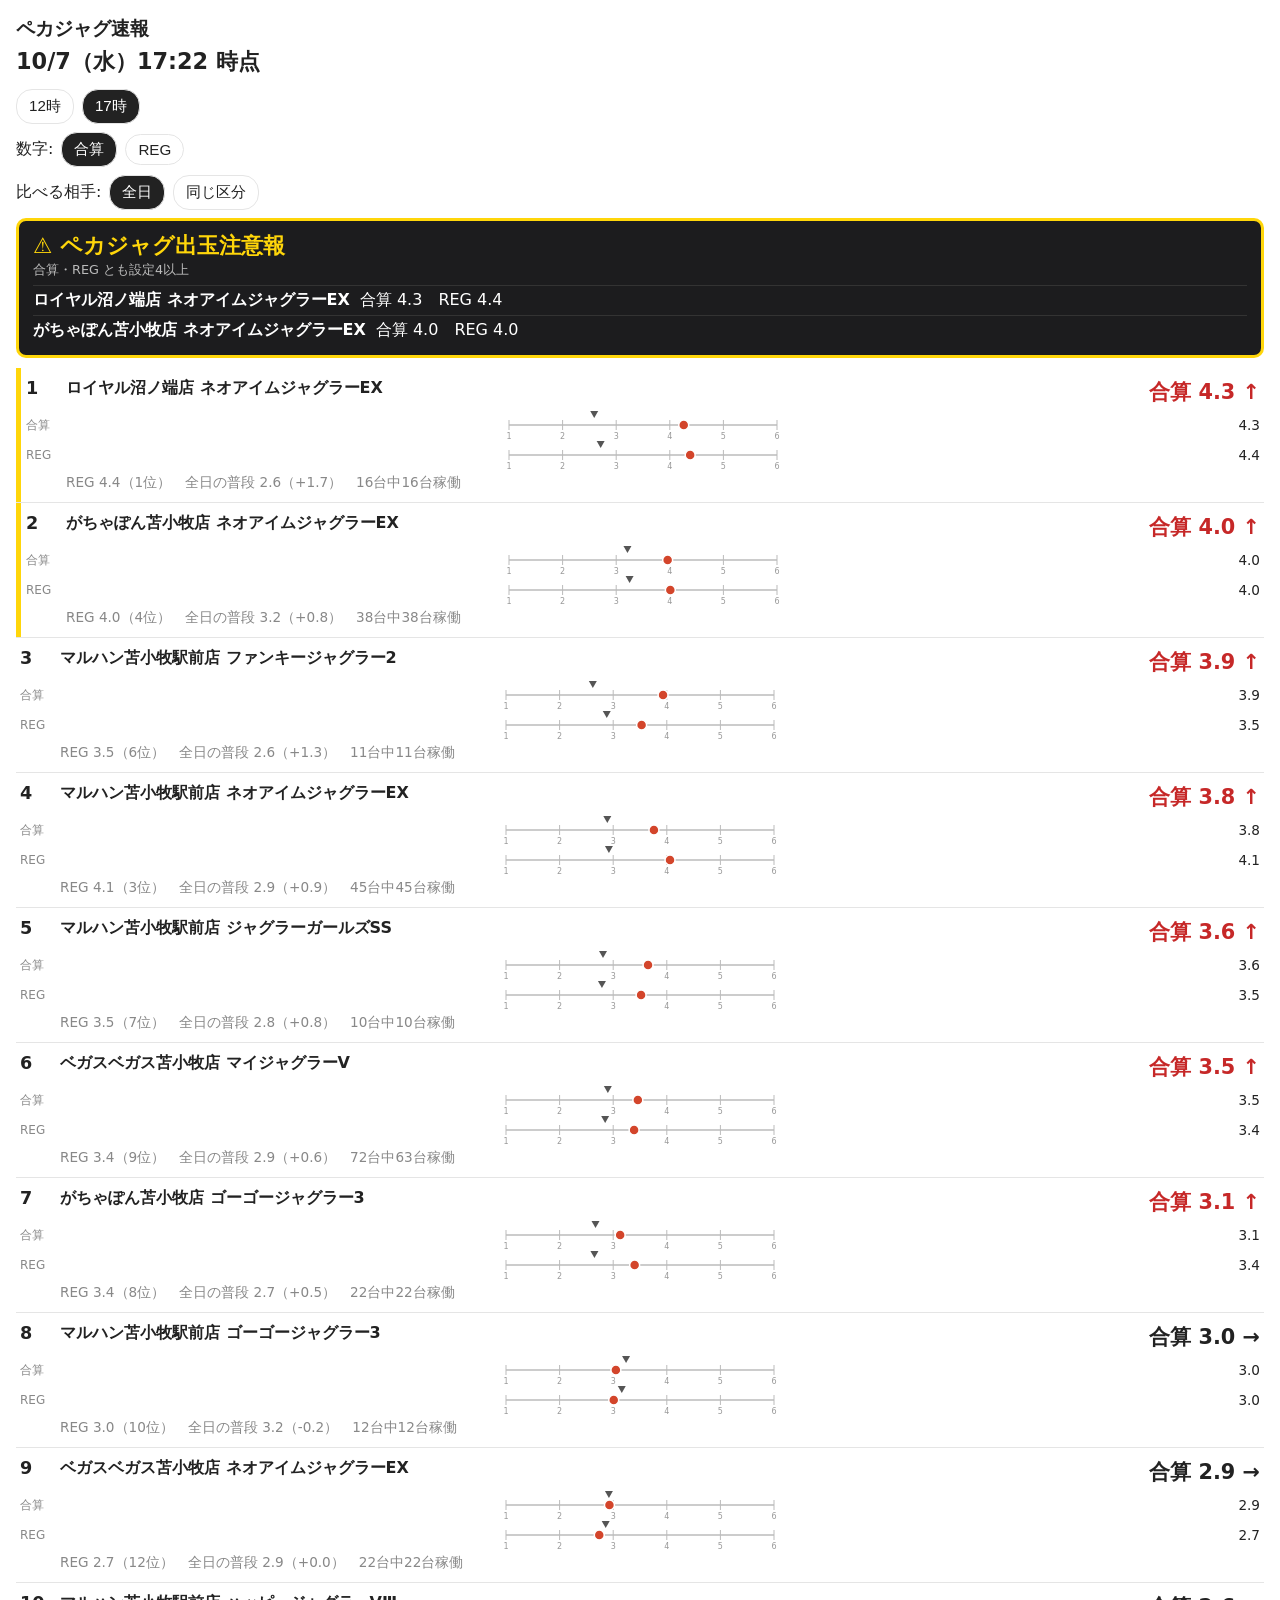
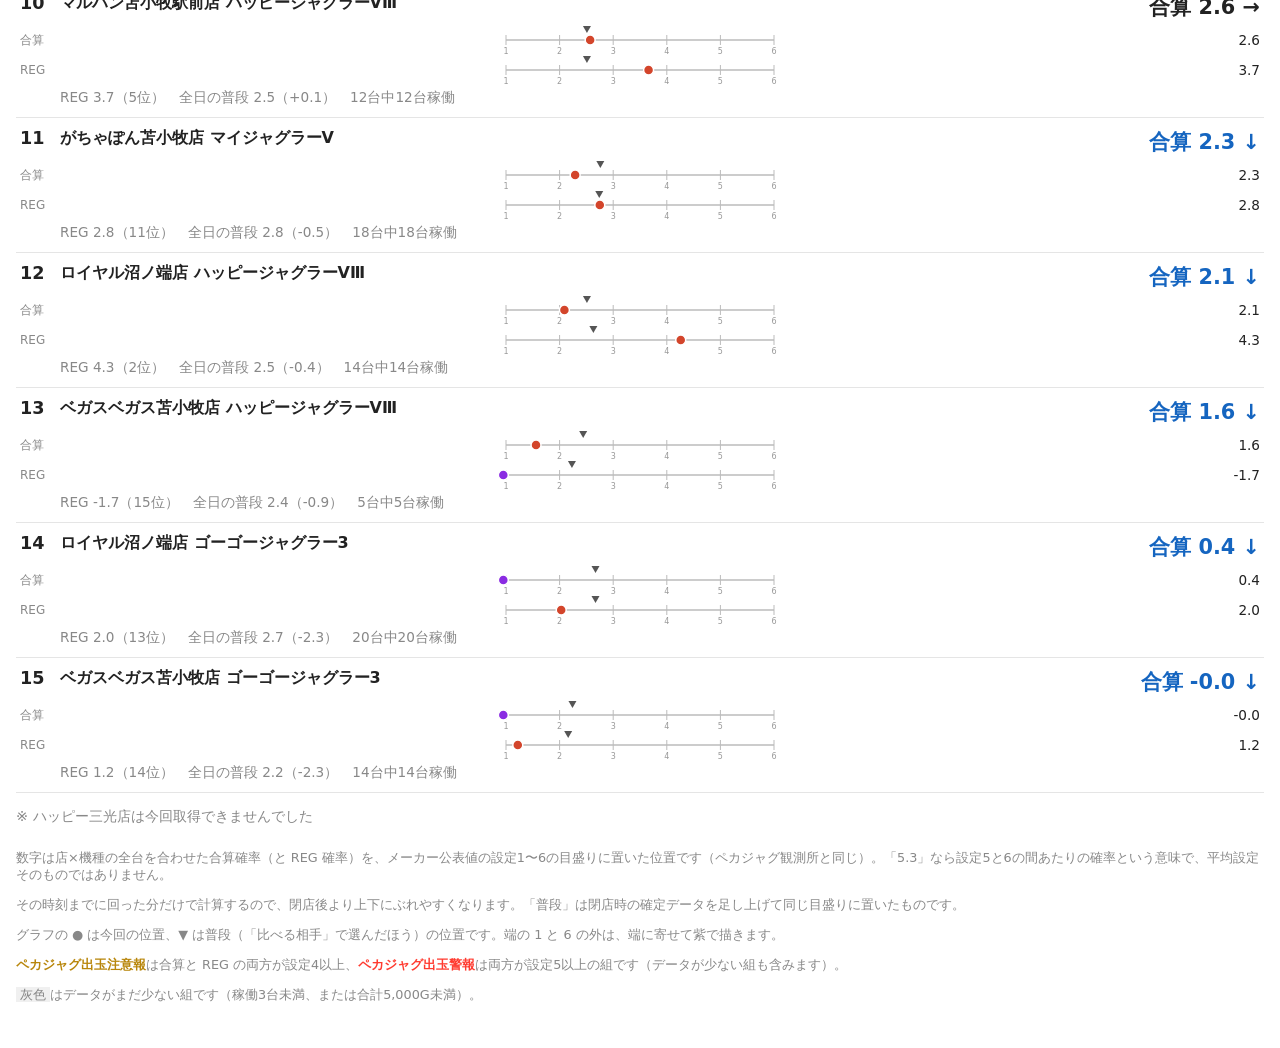
==== index.html @ ffafb18d "注意報・警報の枠と、設定1〜6の目盛りのグラフを足す Co-Authored-By: Claude Opus 5.5 <noreply@anthropic.com>" ====
<!doctype html>
<html lang="ja">
<head>
<meta charset="utf-8">
<meta name="viewport" content="width=device-width, initial-scale=1">
<title>ペカジャグ速報</title>
<link rel="stylesheet" href="style.css?v=2">
<!-- アイコンを変えたら ?v= も変える。同じ URL のままだと iPhone が古い絵を使い続ける（観測所 2026-09-27） -->
<link rel="manifest" href="manifest.webmanifest?v=20261001">
<link rel="icon" href="icons/favicon.ico?v=20261001">
<link rel="apple-touch-icon" href="icons/apple-touch-icon.png?v=20261001">
<meta name="apple-mobile-web-app-capable" content="yes">
<meta name="apple-mobile-web-app-title" content="ペカ速報">
<meta name="theme-color" content="#b22222">
</head>
<body>
<header>
  <h1>ペカジャグ速報</h1>
  <p id="when" class="when">読み込み中…</p>
  <div class="bar" id="slots"></div>
  <div class="bar" id="metric">
    <span>数字:</span>
    <button data-metric="comb" class="on">合算</button>
    <button data-metric="reg">REG</button>
  </div>
  <div class="bar" id="compare">
    <span>比べる相手:</span>
    <button data-cmp="all" class="on">全日</button>
    <button data-cmp="same">同じ区分</button>
  </div>
</header>
<section id="alerts"></section>
<main id="rows"></main>
<p id="missing" class="missing"></p>
<footer>
  <p>数字は店×機種の全台を合わせた合算確率（と REG 確率）を、メーカー公表値の設定1〜6の目盛りに置いた位置です（ペカジャグ観測所と同じ）。「5.3」なら設定5と6の間あたりの確率という意味で、平均設定そのものではありません。</p>
  <p>その時刻までに回った分だけで計算するので、閉店後より上下にぶれやすくなります。「普段」は閉店時の確定データを足し上げて同じ目盛りに置いたものです。</p>
  <p>グラフの ● は今回の位置、▼ は普段（「比べる相手」で選んだほう）の位置です。端の 1 と 6 の外は、端に寄せて紫で描きます。</p>
  <p><b class="adv-sample">ペカジャグ出玉注意報</b>は合算と REG の両方が設定4以上、<b class="warn-sample">ペカジャグ出玉警報</b>は両方が設定5以上の組です（データが少ない組も含みます）。</p>
  <p><span class="few-sample">灰色</span>はデータがまだ少ない組です（稼働3台未満、または合計5,000G未満）。</p>
</footer>
<script src="app.js?v=4"></script>
</body>
</html>
---- style.css ----
:root { --fg: #222; --bg: #fff; --muted: #888; --up: #c62828; --down: #1565c0;
        --few-bg: #f0f0f0; --line: #e5e5e5; --on: #222;
        --dot: #d3452b; --cmp: #555; --out: #8a2be2; --axis: #999; --tick: #bbb;
        --warn: #ff3b30; --adv: #ffd60a; --alert-bg: #1c1c1e; }
@media (prefers-color-scheme: dark) {
  :root { --fg: #eee; --bg: #121212; --muted: #999; --up: #ef5350; --down: #64b5f6;
          --few-bg: #2a2a2a; --line: #333; --on: #eee;
          --dot: #ff6b4a; --cmp: #ccc; --out: #c08aff; --axis: #777; --tick: #555; --alert-bg: #000; }
}
* { box-sizing: border-box; }
body { margin: 0; padding: 0 16px 32px; font-family: system-ui, sans-serif;
       color: var(--fg); background: var(--bg); }
h1 { font-size: 1.2rem; margin: 16px 0 4px; }
.when { font-size: 1.4rem; font-weight: bold; margin: 4px 0 12px; }
.bar { display: flex; gap: 8px; align-items: center; margin-bottom: 8px; flex-wrap: wrap; }
button { border: 1px solid var(--line); background: none; color: var(--fg);
         padding: 6px 12px; border-radius: 16px; font-size: 0.95rem; }
button.on { background: var(--on); color: var(--bg); }
.row { display: grid; grid-template-columns: 2rem 1fr auto; gap: 4px 8px;
       padding: 10px 4px; border-bottom: 1px solid var(--line); }
.row.few { background: var(--few-bg); color: var(--muted); }
.rank { font-weight: bold; font-size: 1.1rem; }
.name { font-weight: bold; }
.value { font-size: 1.3rem; font-weight: bold; text-align: right; }
.sub { grid-column: 2 / 4; font-size: 0.85rem; color: var(--muted); }
.up { color: var(--up); } .down { color: var(--down); }
.missing { color: var(--muted); font-size: 0.9rem; }
.few-sample { background: var(--few-bg); padding: 0 4px; }
footer { margin-top: 24px; font-size: 0.8rem; color: var(--muted); }

/* 注意報・警報。黄色い文字が読めるよう、明るい画面でも暗い地に載せる */
#alerts { margin: 4px 0 8px; }
.alert { background: var(--alert-bg); border-radius: 10px; padding: 10px 14px; margin-bottom: 10px;
         border: 3px solid; color: #fff; }
.alert h2 { margin: 0; font-size: 1.35rem; }
.alert .cond { margin: 2px 0 6px; font-size: 0.8rem; color: #bbb; }
.alert ul { margin: 0; padding: 0; list-style: none; }
.alert li { padding: 4px 0; border-top: 1px solid #333; display: flex; flex-wrap: wrap; gap: 0 10px; }
.alert li b { color: #fff; }
.alert.warning { border-color: var(--warn); } .alert.warning h2 { color: var(--warn); }
.alert.advisory { border-color: var(--adv); } .alert.advisory h2 { color: var(--adv); }
.alert li span { font-variant-numeric: tabular-nums; }
.row.al-warning { box-shadow: inset 5px 0 0 var(--warn); padding-left: 10px; }
.row.al-advisory { box-shadow: inset 5px 0 0 var(--adv); padding-left: 10px; }
.warn-sample { color: var(--warn); } .adv-sample { color: #b8860b; }
@media (prefers-color-scheme: dark) { .adv-sample { color: var(--adv); } }

/* 目盛り（観測所と同じ見た目） */
.gauges { grid-column: 1 / 4; }
.gauge { display: grid; grid-template-columns: 34px 1fr 34px; align-items: center; gap: 6px; }
.gauge .lbl { font-size: 0.75rem; color: var(--muted); }
.gauge .val { font-size: 0.85rem; text-align: right; font-variant-numeric: tabular-nums; }
.svgbox { display: block; }
.scale { width: 100%; height: 30px; display: block; }
.axis { stroke: var(--axis); stroke-width: 1; } .tick { stroke: var(--tick); stroke-width: 1; }
.tl { font-size: 8px; fill: var(--axis); text-anchor: middle; }
.dot { fill: var(--dot); stroke: var(--bg); stroke-width: 1.5; } .dot.out { fill: var(--out); }
.cmp { fill: var(--cmp); } .none { font-size: 9px; fill: var(--axis); text-anchor: middle; }
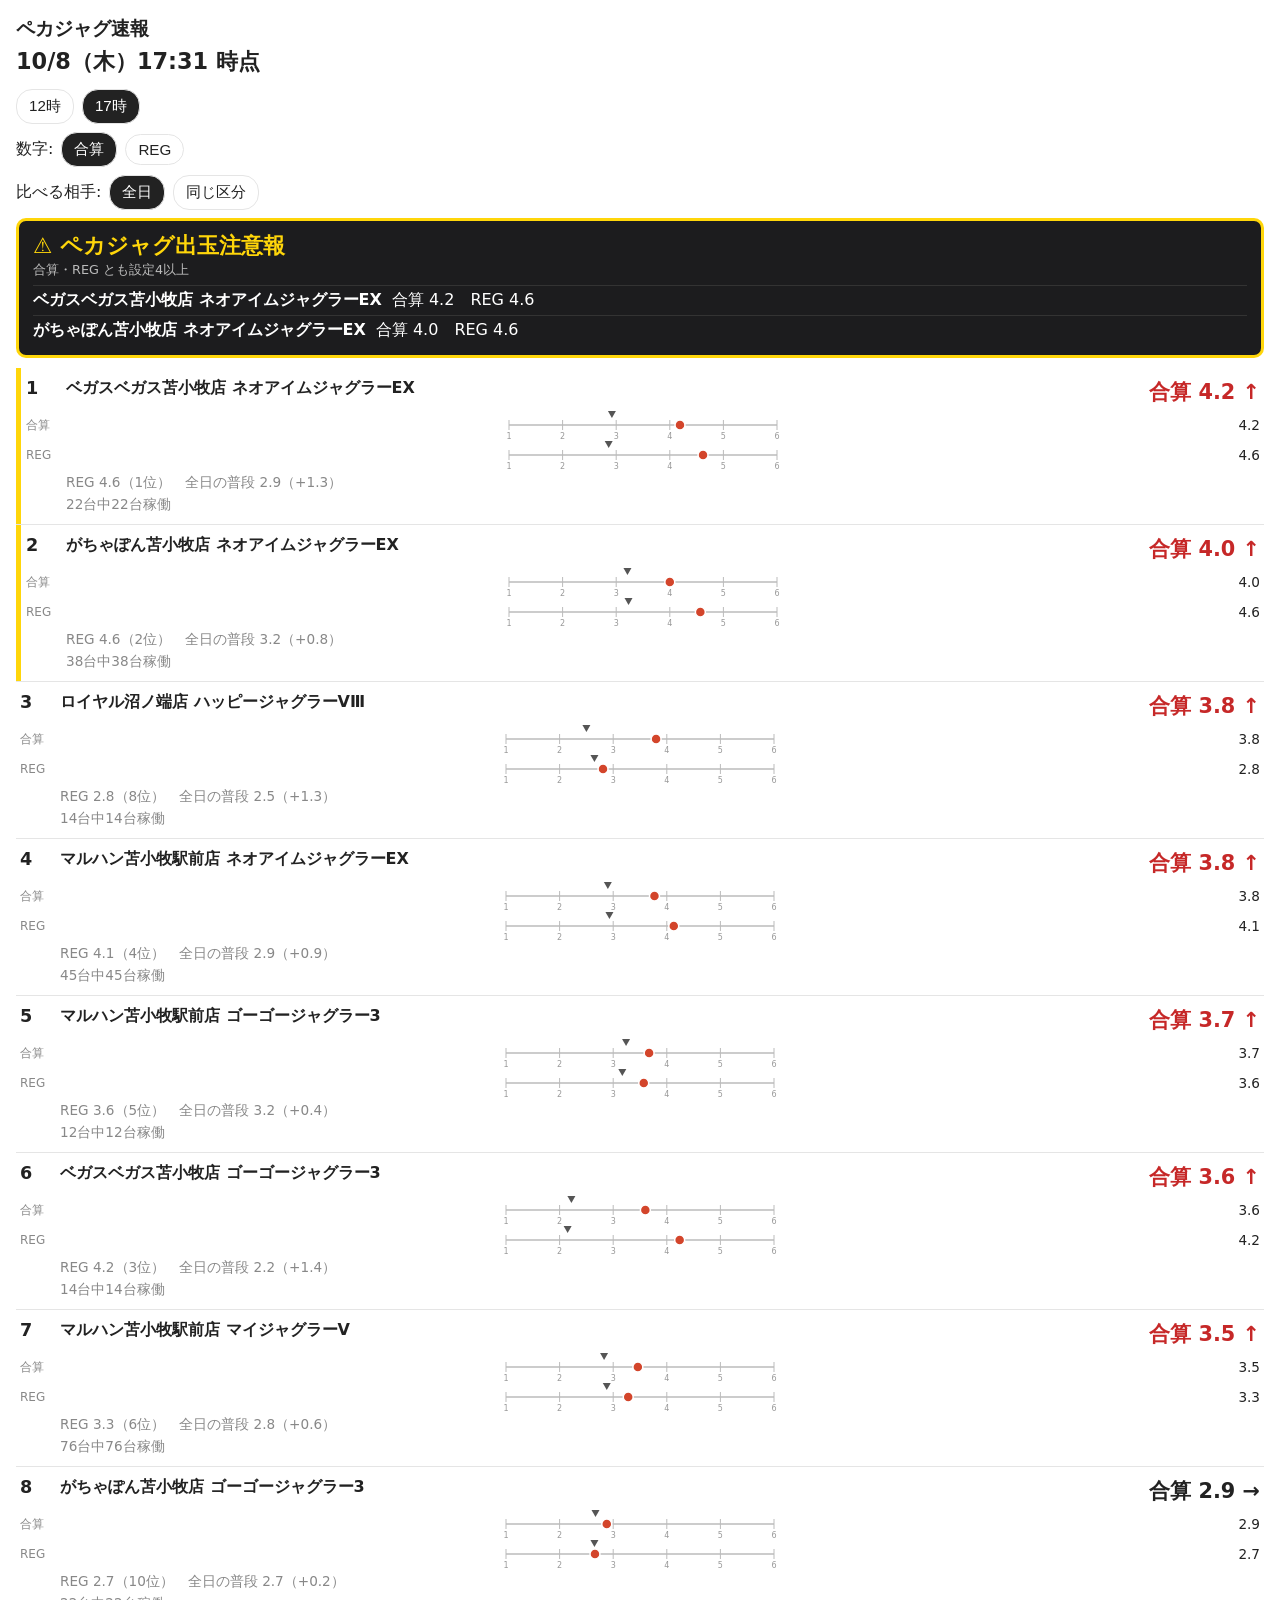
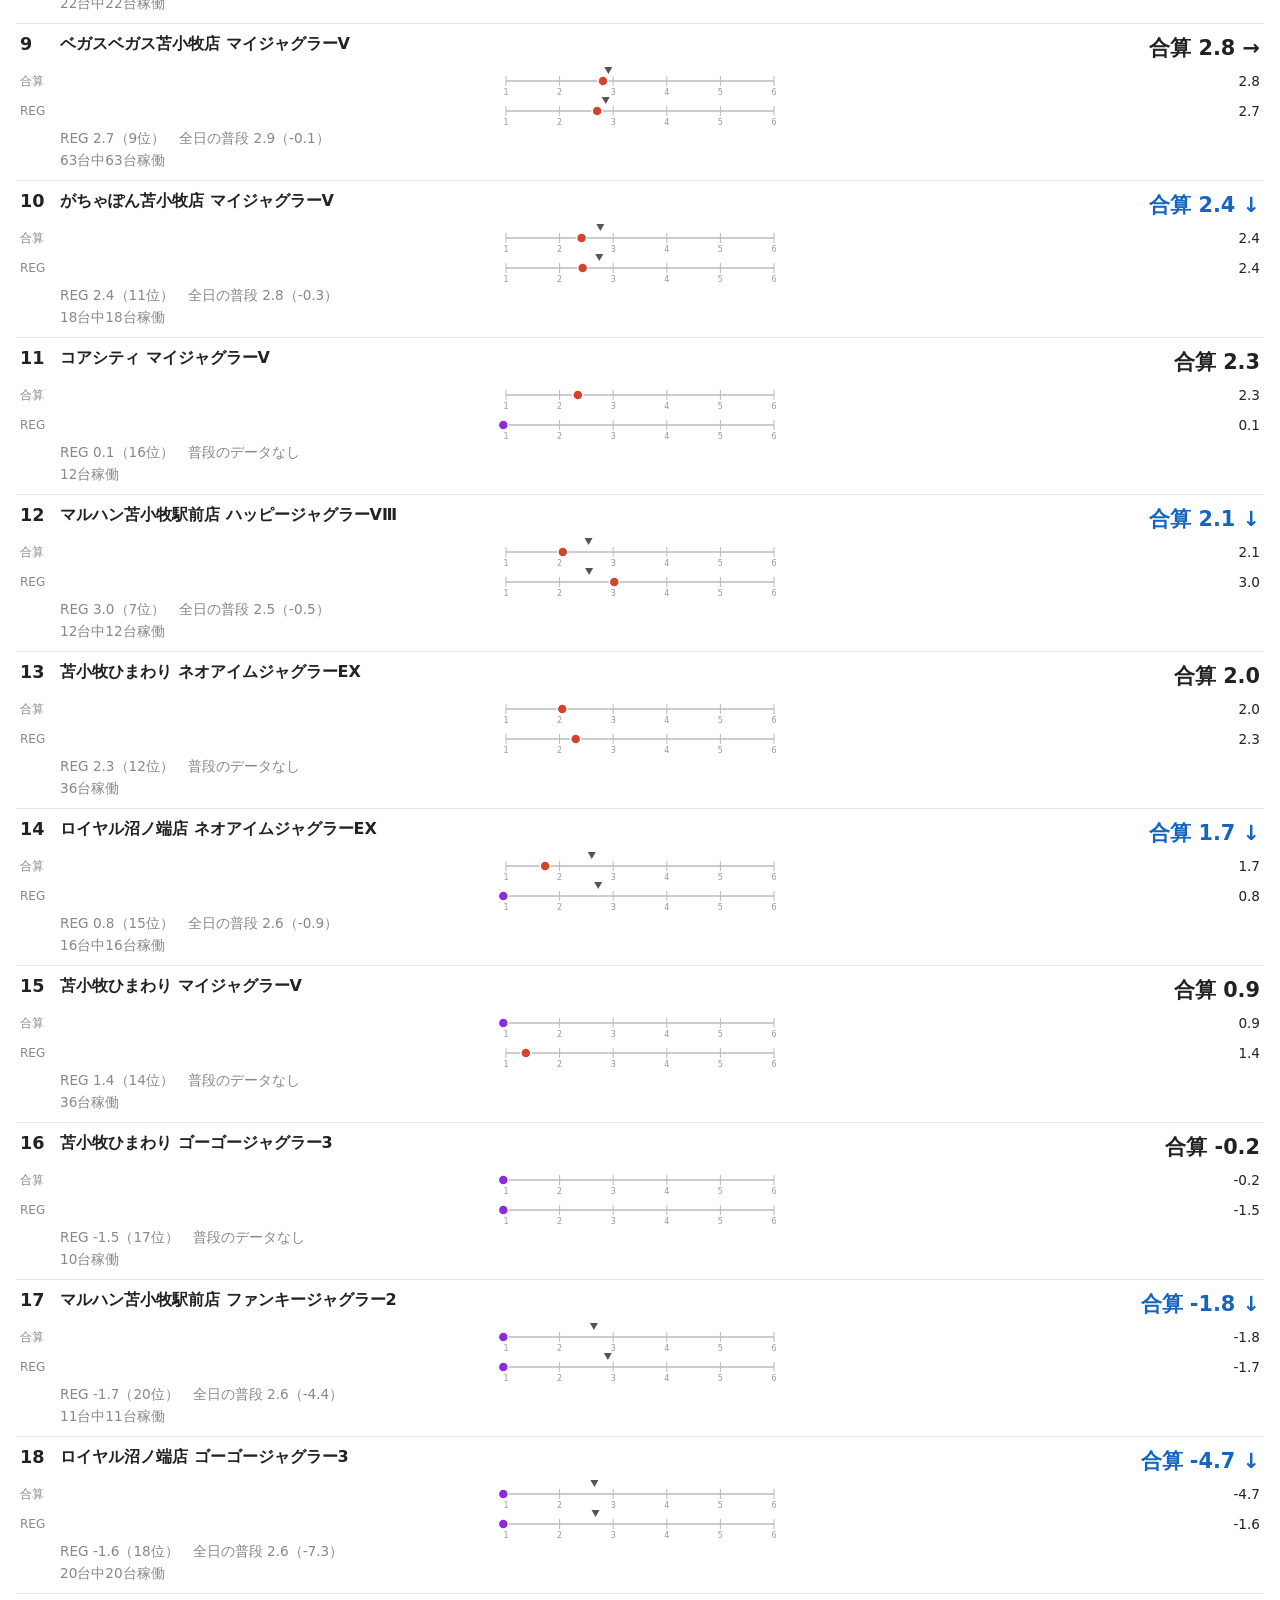
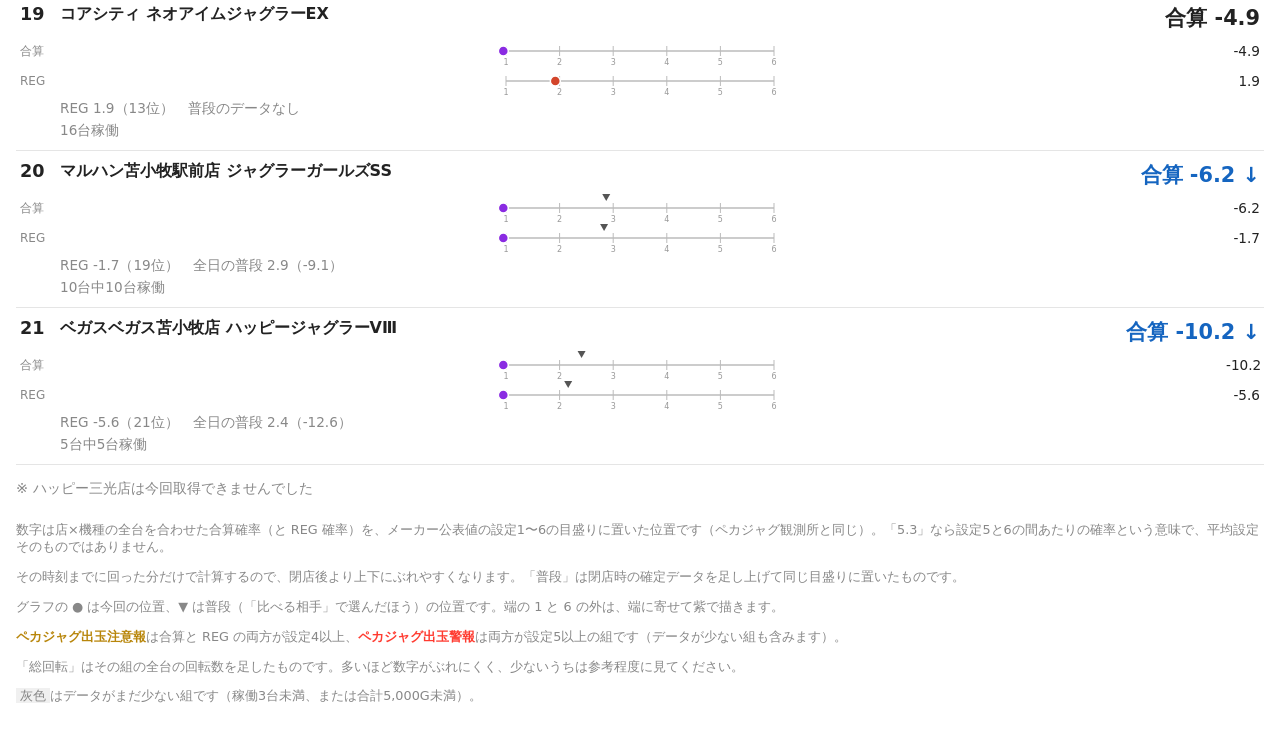
==== commit 915d7c79: "各行と注意報の枠に総回転数を出す 台数と総回転は下の段にまとめ、スマホ幅で途中で折り返さないようにした。 総回転が無い古い回の JSON では出さない。  Co-Authored-By: Claude" ====
--- a/index.html
+++ b/index.html
@@ -37,8 +37,9 @@
   <p>その時刻までに回った分だけで計算するので、閉店後より上下にぶれやすくなります。「普段」は閉店時の確定データを足し上げて同じ目盛りに置いたものです。</p>
   <p>グラフの ● は今回の位置、▼ は普段（「比べる相手」で選んだほう）の位置です。端の 1 と 6 の外は、端に寄せて紫で描きます。</p>
   <p><b class="adv-sample">ペカジャグ出玉注意報</b>は合算と REG の両方が設定4以上、<b class="warn-sample">ペカジャグ出玉警報</b>は両方が設定5以上の組です（データが少ない組も含みます）。</p>
+  <p>「総回転」はその組の全台の回転数を足したものです。多いほど数字がぶれにくく、少ないうちは参考程度に見てください。</p>
   <p><span class="few-sample">灰色</span>はデータがまだ少ない組です（稼働3台未満、または合計5,000G未満）。</p>
 </footer>
-<script src="app.js?v=4"></script>
+<script src="app.js?v=5"></script>
 </body>
 </html>
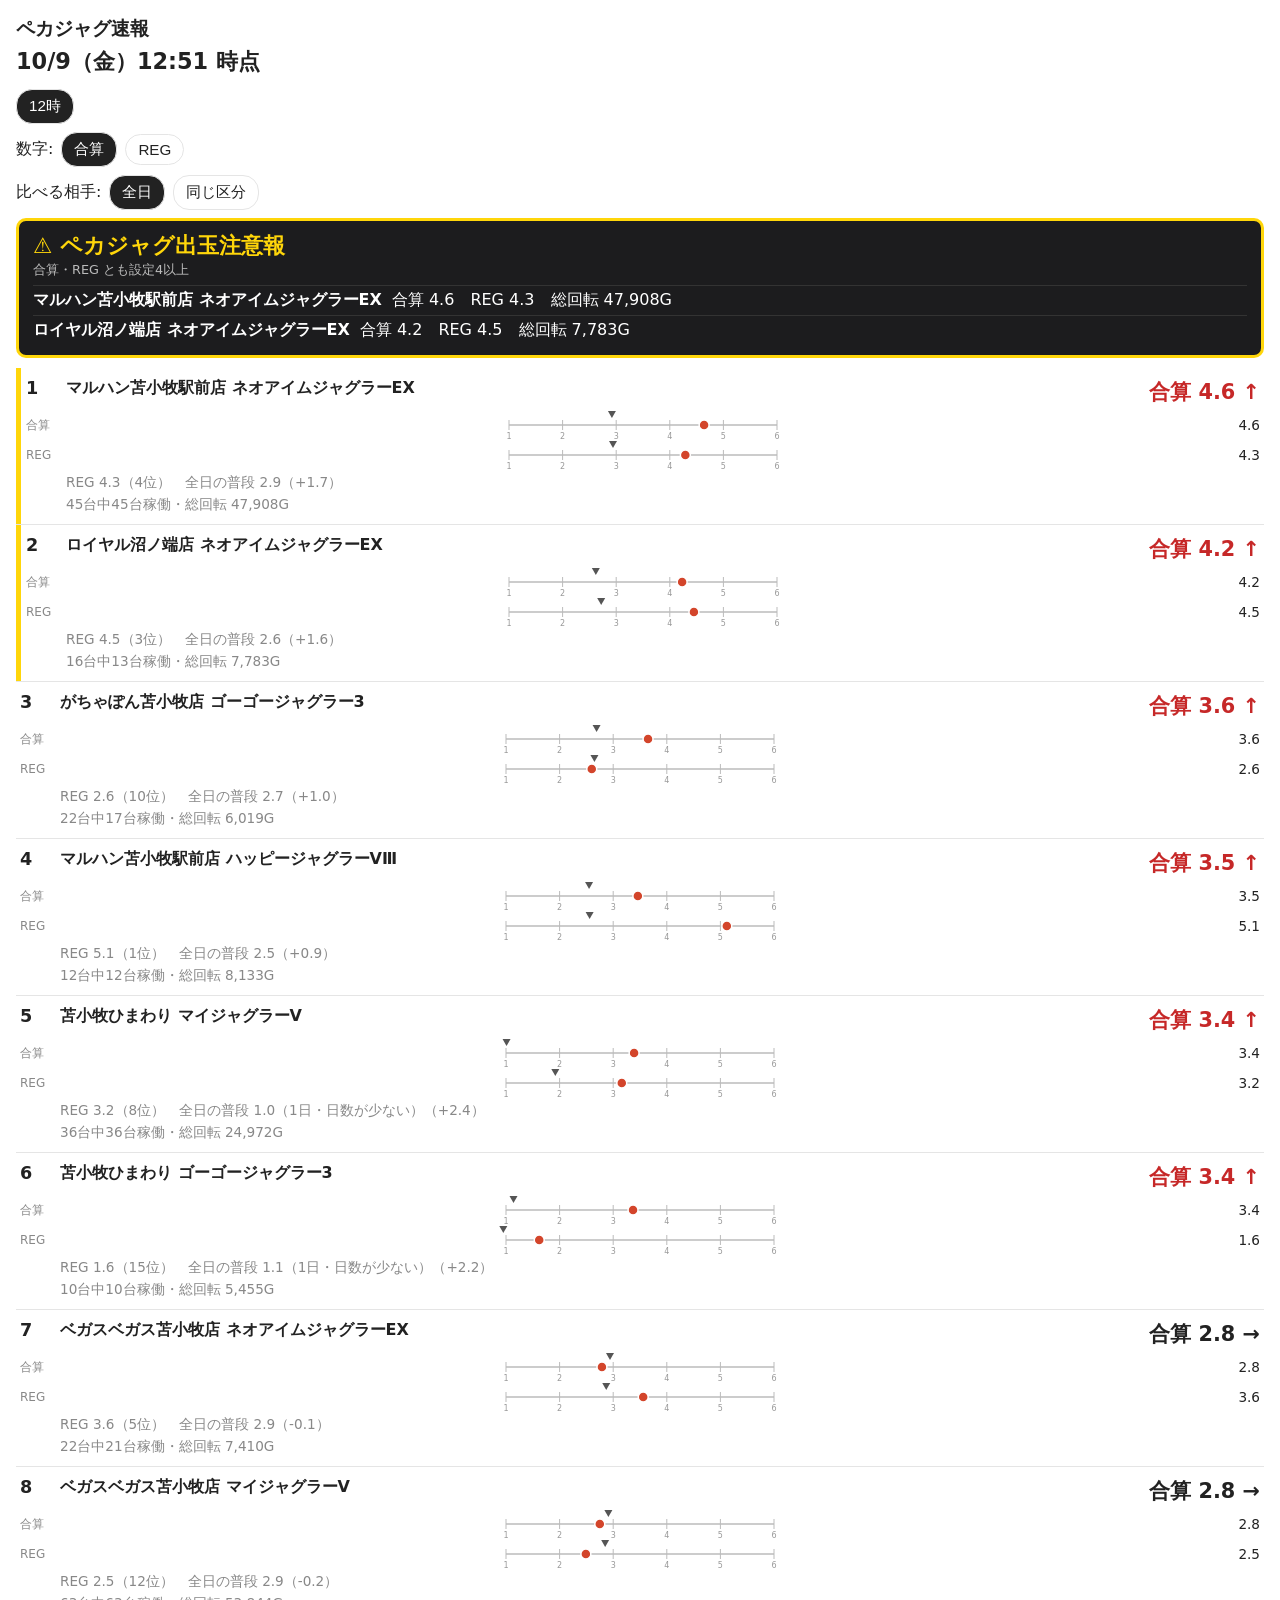
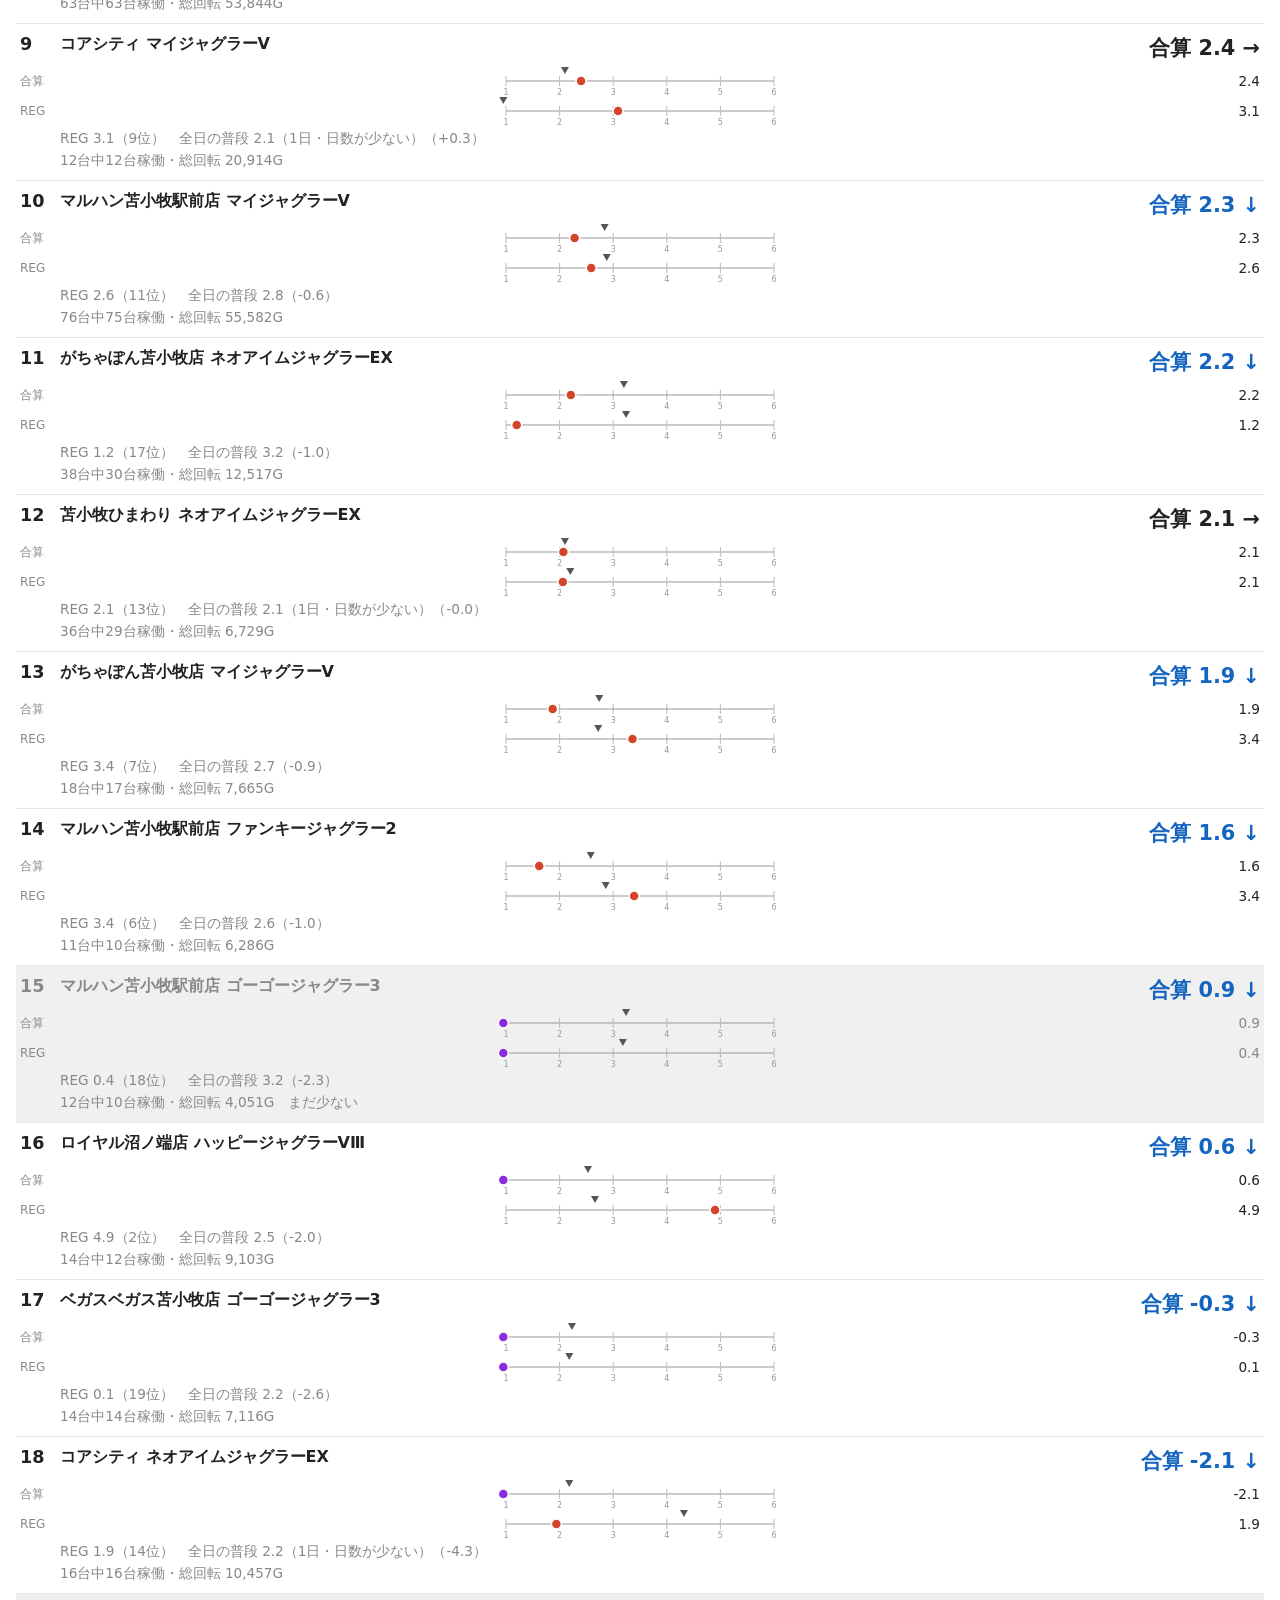
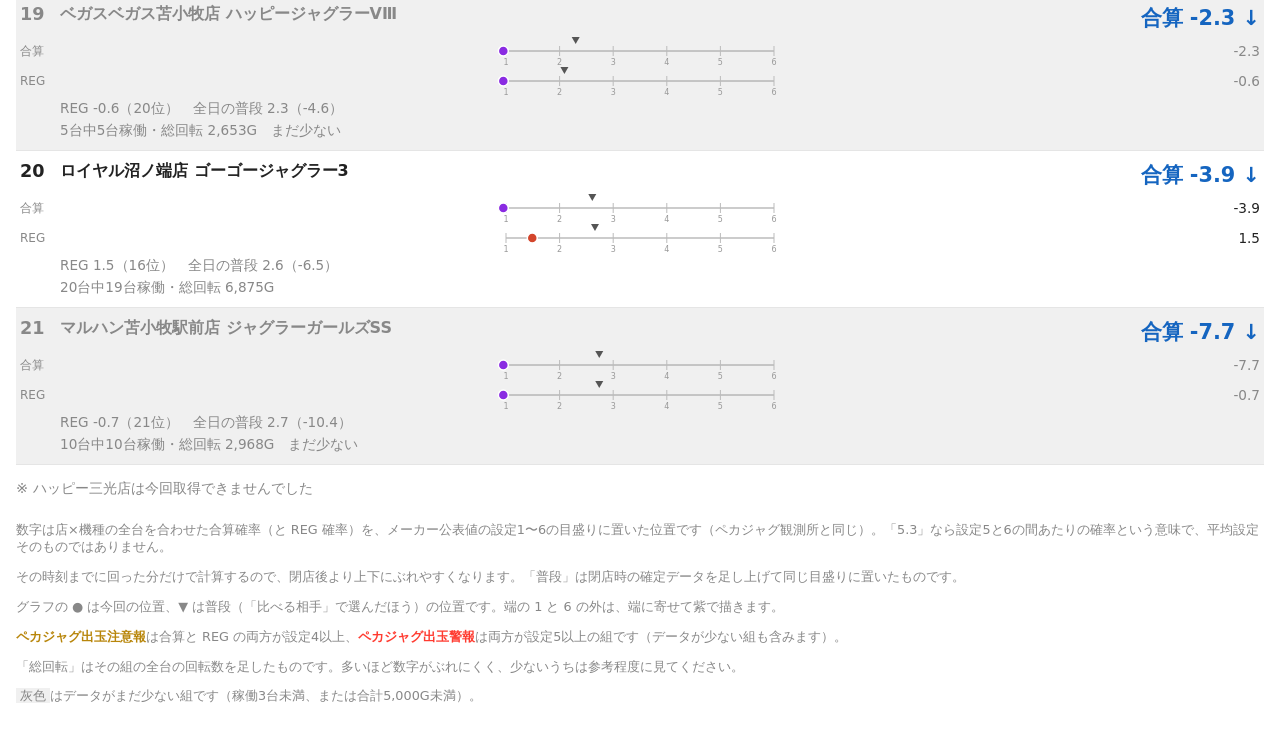
==== commit 023a3211: "出し直した回の理由を一番上に出す・理由なしの出し直しを止める Co-Authored-By: Claude Opus 5.5 <noreply@anthropic.com>" ====
--- a/index.html
+++ b/index.html
@@ -4,7 +4,7 @@
 <meta charset="utf-8">
 <meta name="viewport" content="width=device-width, initial-scale=1">
 <title>ペカジャグ速報</title>
-<link rel="stylesheet" href="style.css?v=2">
+<link rel="stylesheet" href="style.css?v=3">
 <!-- アイコンを変えたら ?v= も変える。同じ URL のままだと iPhone が古い絵を使い続ける（観測所 2026-09-27） -->
 <link rel="manifest" href="manifest.webmanifest?v=20261001">
 <link rel="icon" href="icons/favicon.ico?v=20261001">
@@ -29,6 +29,7 @@
     <button data-cmp="same">同じ区分</button>
   </div>
 </header>
+<section id="update"></section>
 <section id="alerts"></section>
 <main id="rows"></main>
 <p id="missing" class="missing"></p>
@@ -40,6 +41,6 @@
   <p>「総回転」はその組の全台の回転数を足したものです。多いほど数字がぶれにくく、少ないうちは参考程度に見てください。</p>
   <p><span class="few-sample">灰色</span>はデータがまだ少ない組です（稼働3台未満、または合計5,000G未満）。</p>
 </footer>
-<script src="app.js?v=5"></script>
+<script src="app.js?v=6"></script>
 </body>
 </html>
--- a/style.css
+++ b/style.css
@@ -56,3 +56,7 @@
 .tl { font-size: 8px; fill: var(--axis); text-anchor: middle; }
 .dot { fill: var(--dot); stroke: var(--bg); stroke-width: 1.5; } .dot.out { fill: var(--out); }
 .cmp { fill: var(--cmp); } .none { font-size: 9px; fill: var(--axis); text-anchor: middle; }
+/* 出し直した回の理由。注意報より上に、落ち着いた色で */
+.update { border: 2px solid var(--down); border-radius: 10px; padding: 8px 12px; margin-bottom: 10px; }
+.update b { color: var(--down); }
+.update p { margin: 2px 0 0; font-size: 0.9rem; }
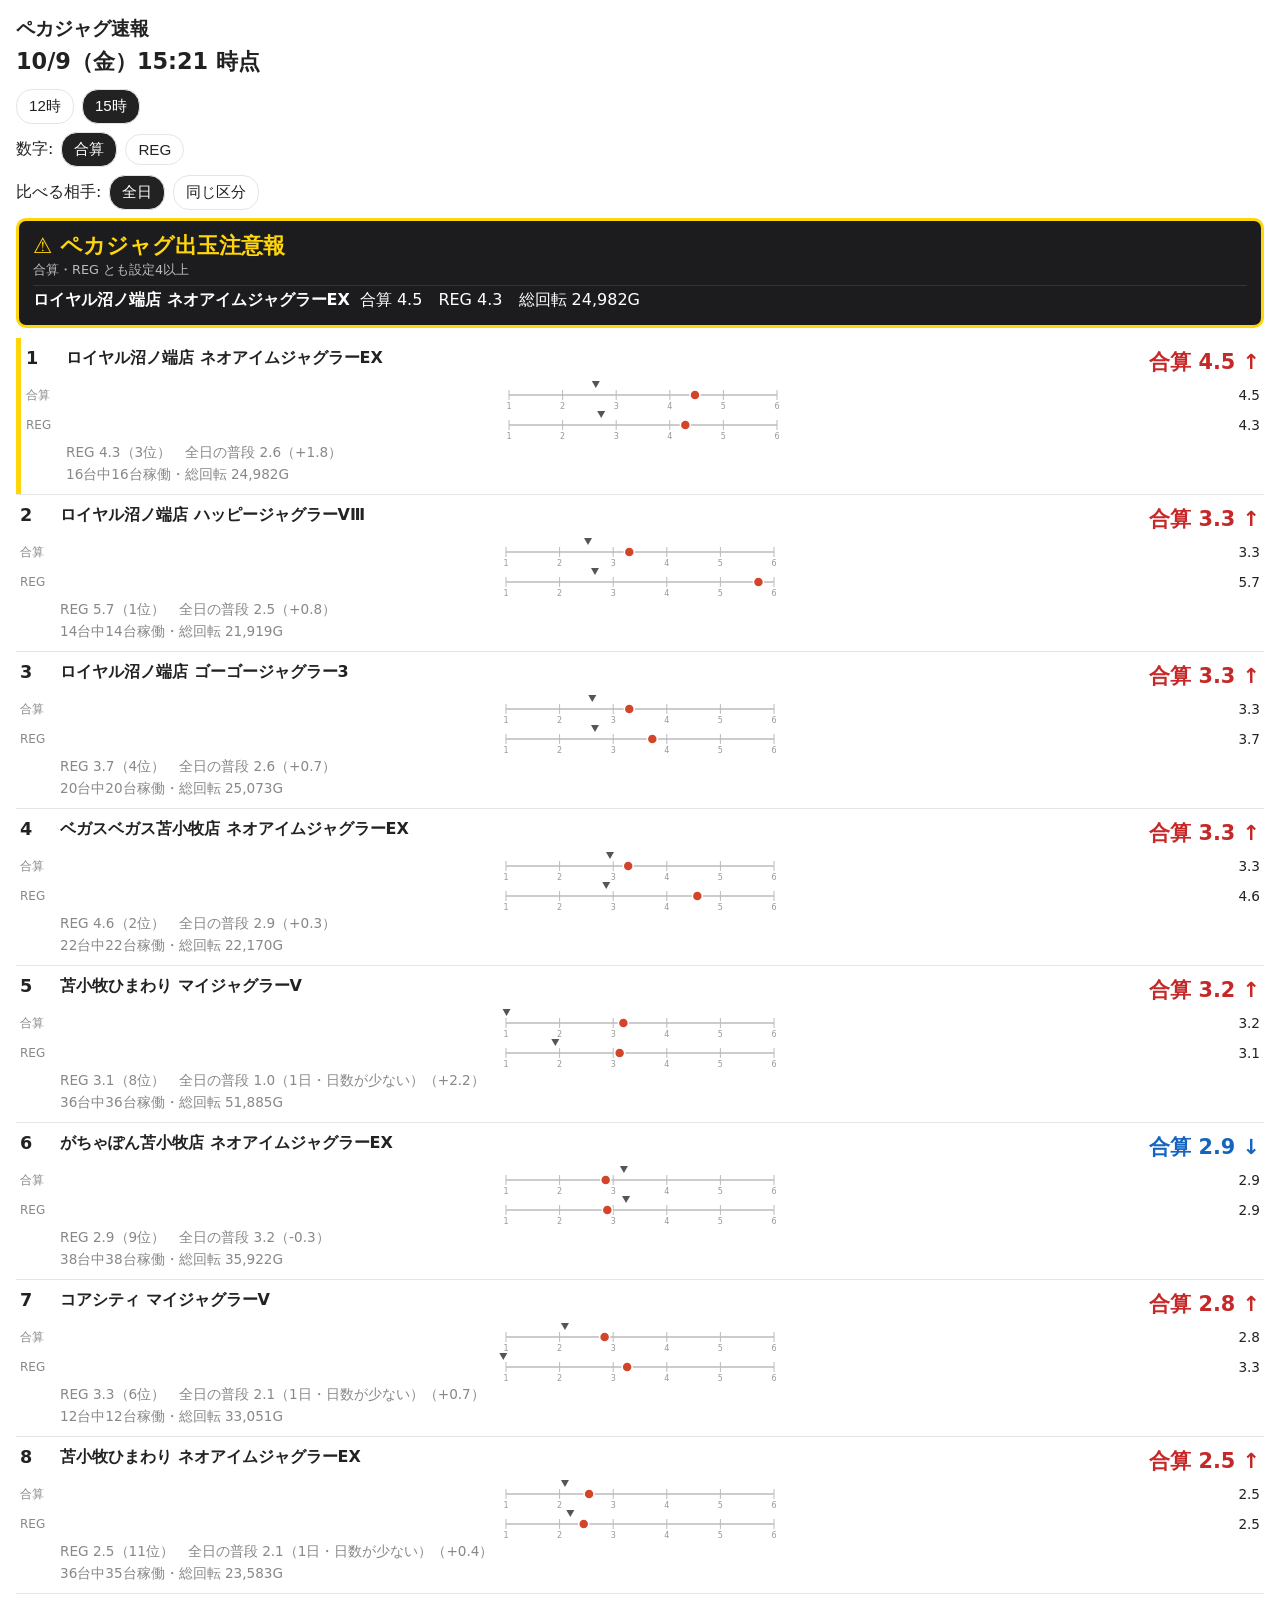
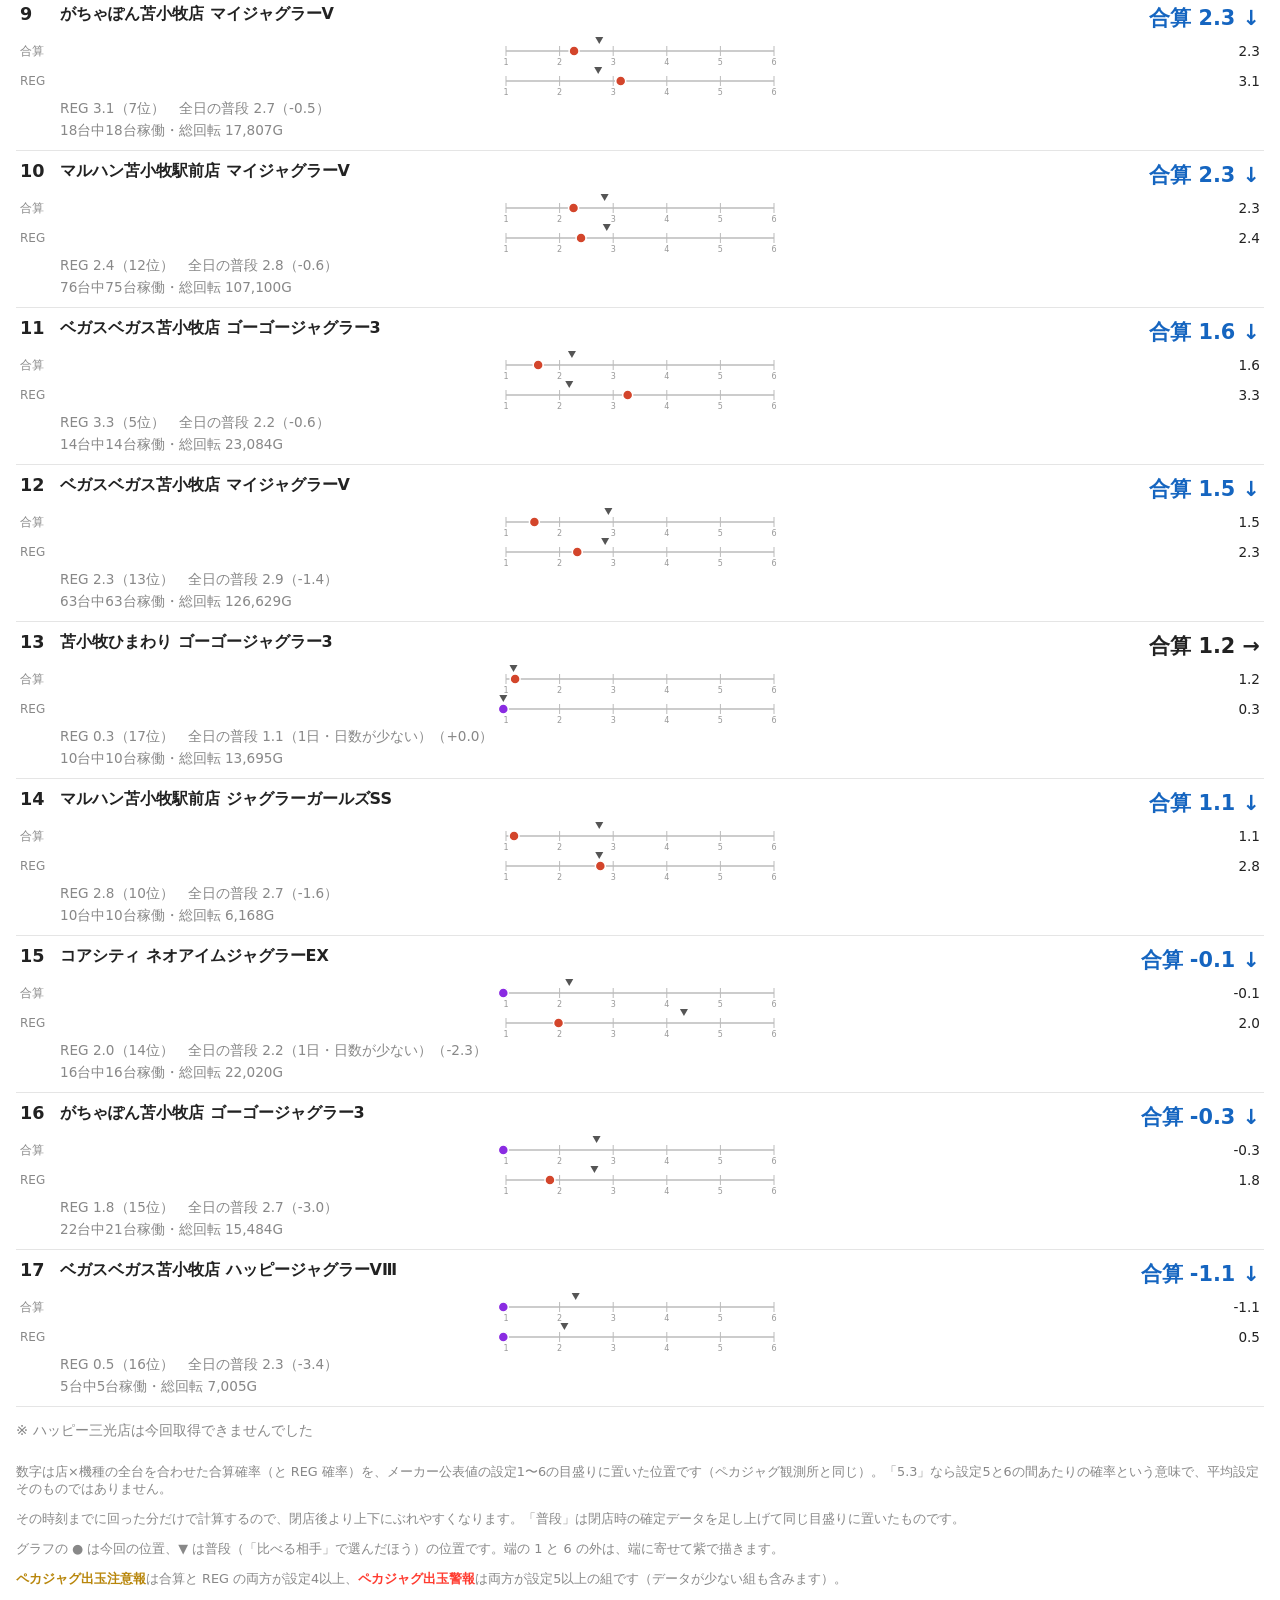
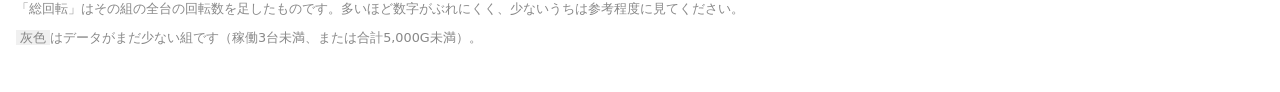
==== commit dfac4bcb: "取れなかった機種もサイトの下に出す Co-Authored-By: Claude Opus 5.5 <noreply@anthropic.com>" ====
--- a/index.html
+++ b/index.html
@@ -41,6 +41,6 @@
   <p>「総回転」はその組の全台の回転数を足したものです。多いほど数字がぶれにくく、少ないうちは参考程度に見てください。</p>
   <p><span class="few-sample">灰色</span>はデータがまだ少ない組です（稼働3台未満、または合計5,000G未満）。</p>
 </footer>
-<script src="app.js?v=6"></script>
+<script src="app.js?v=7"></script>
 </body>
 </html>
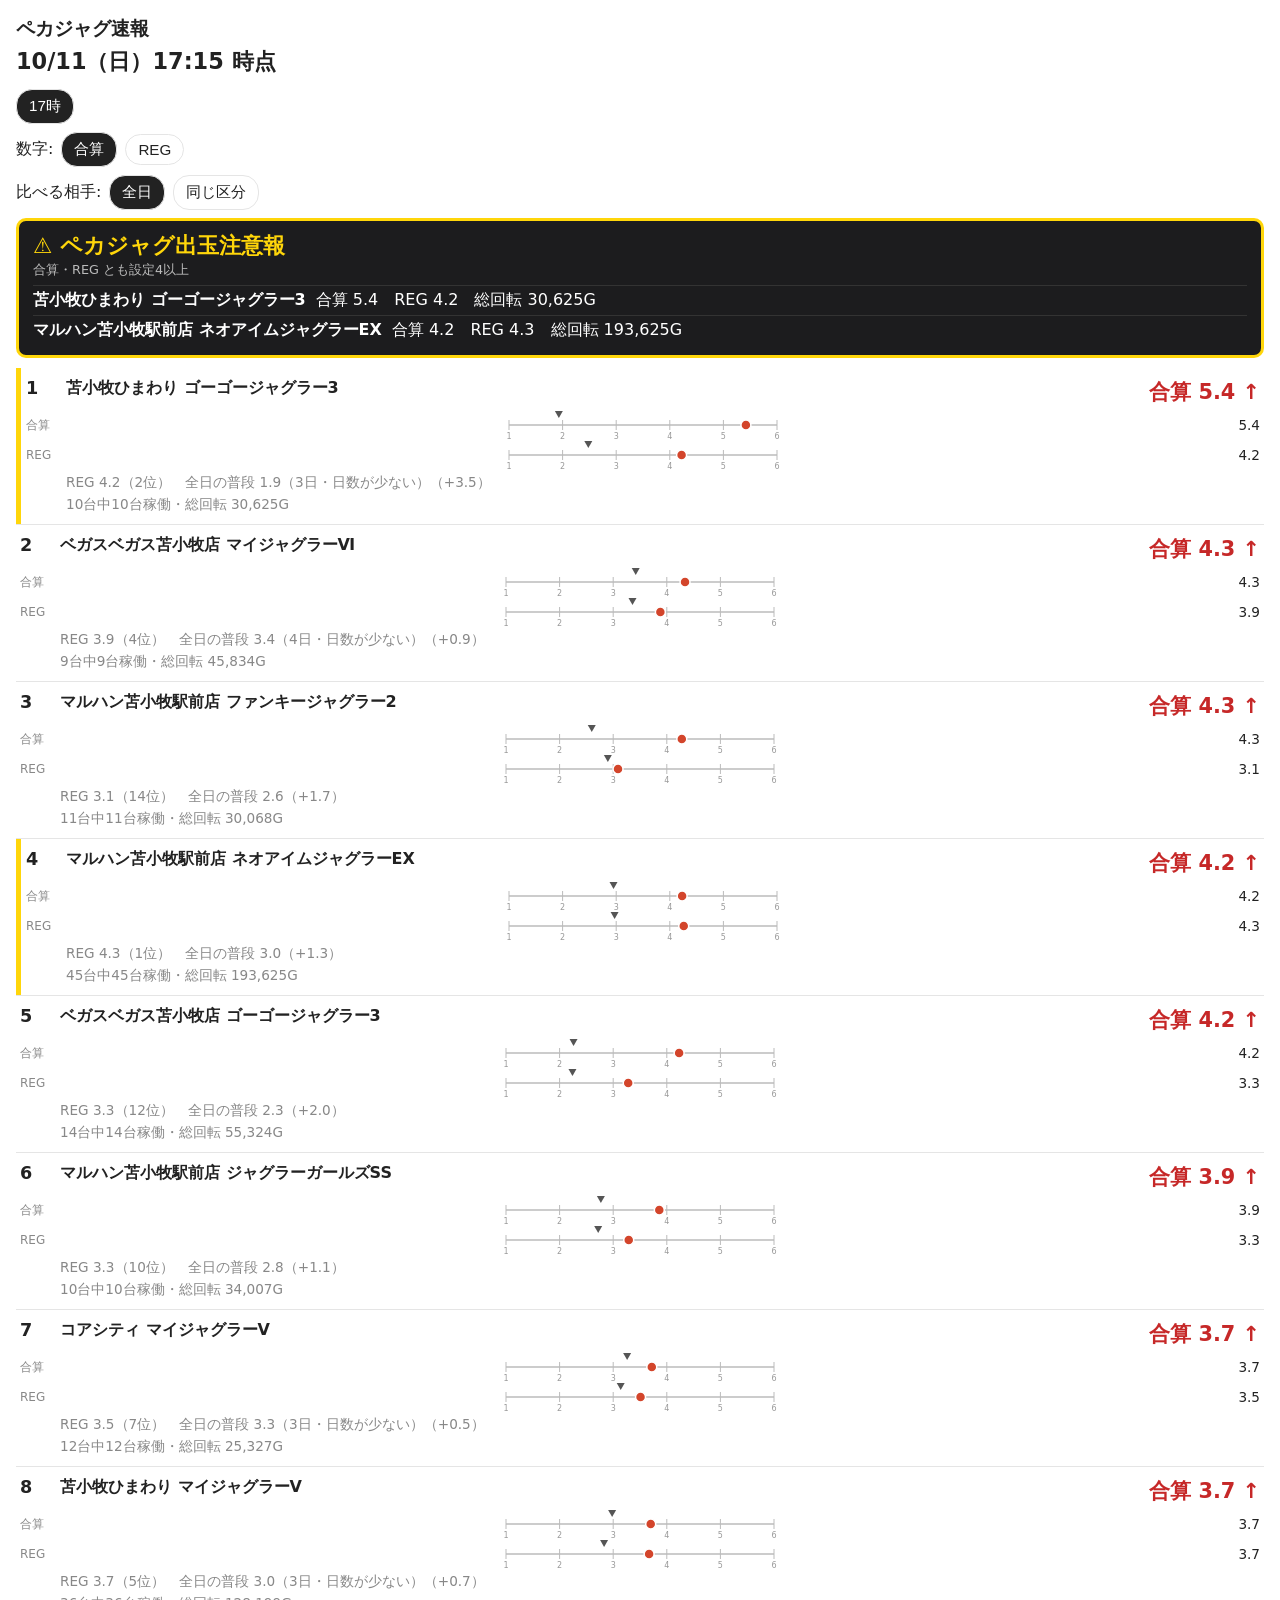
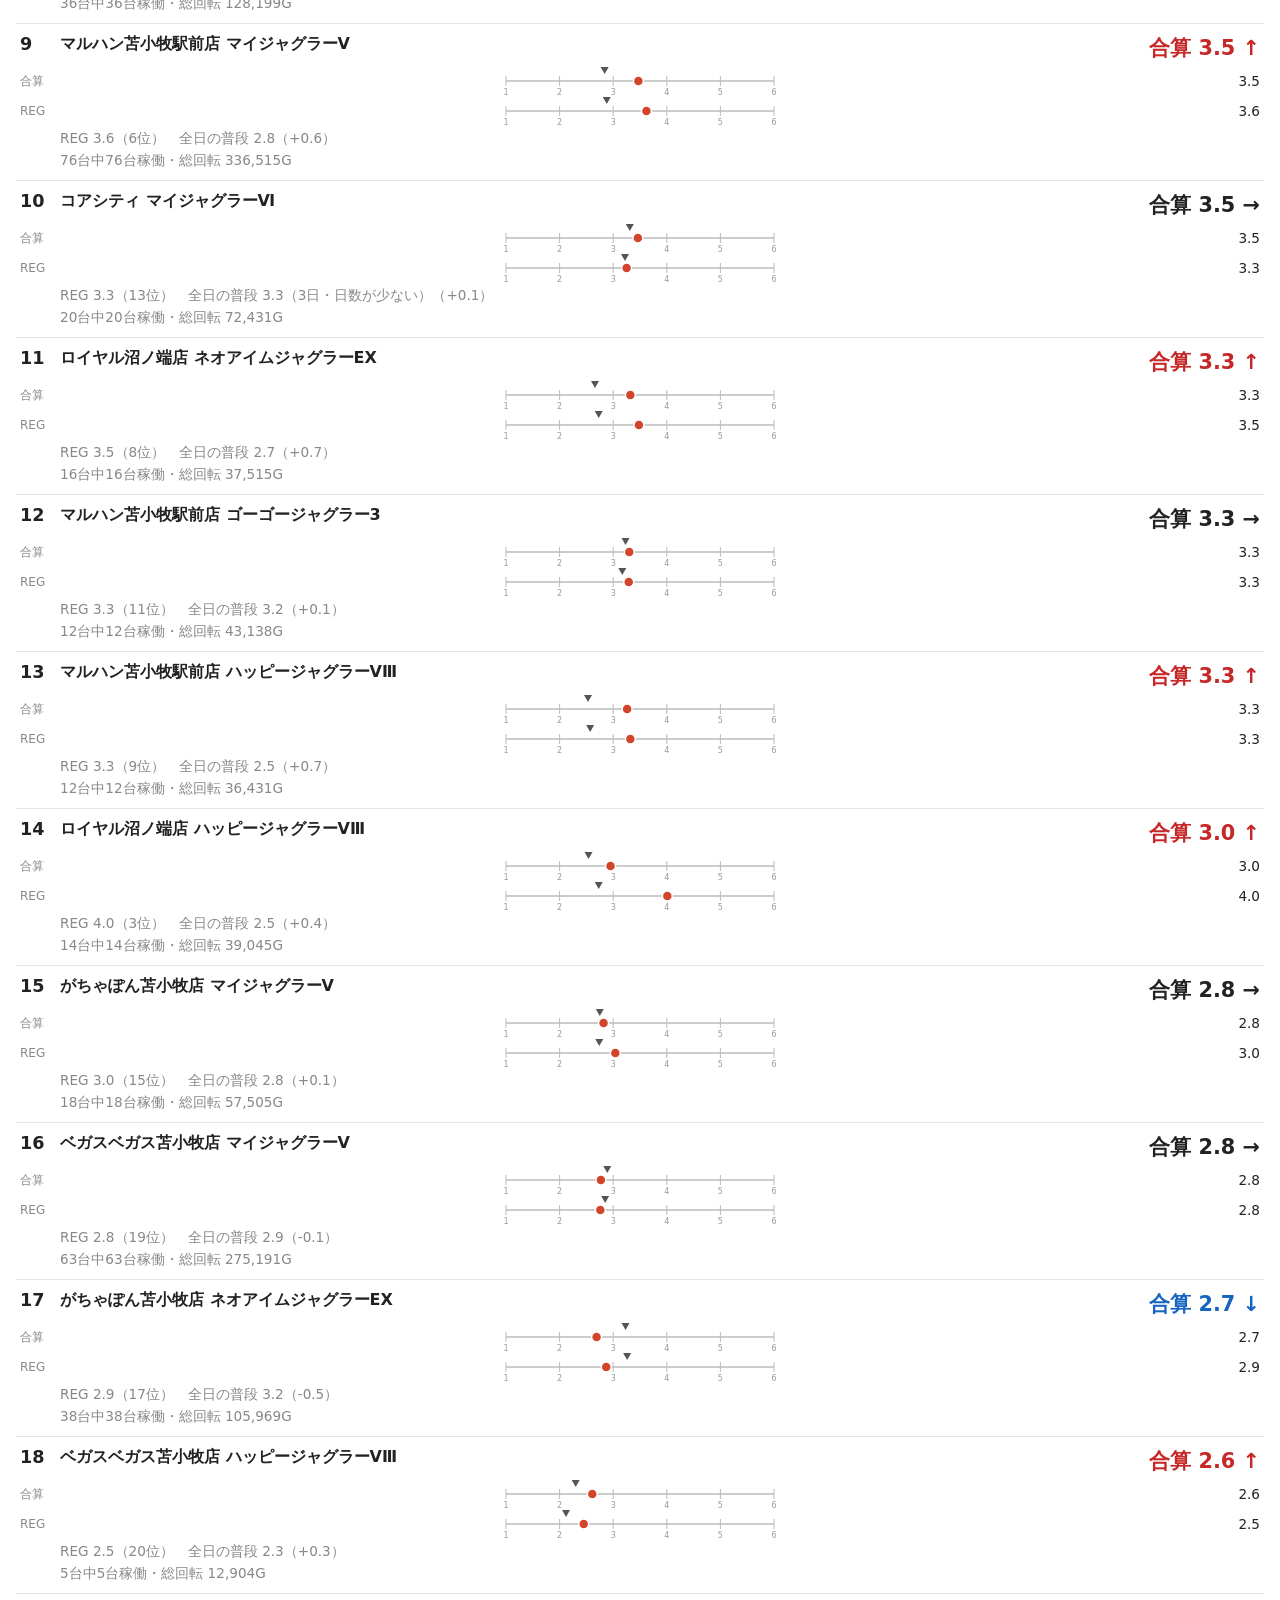
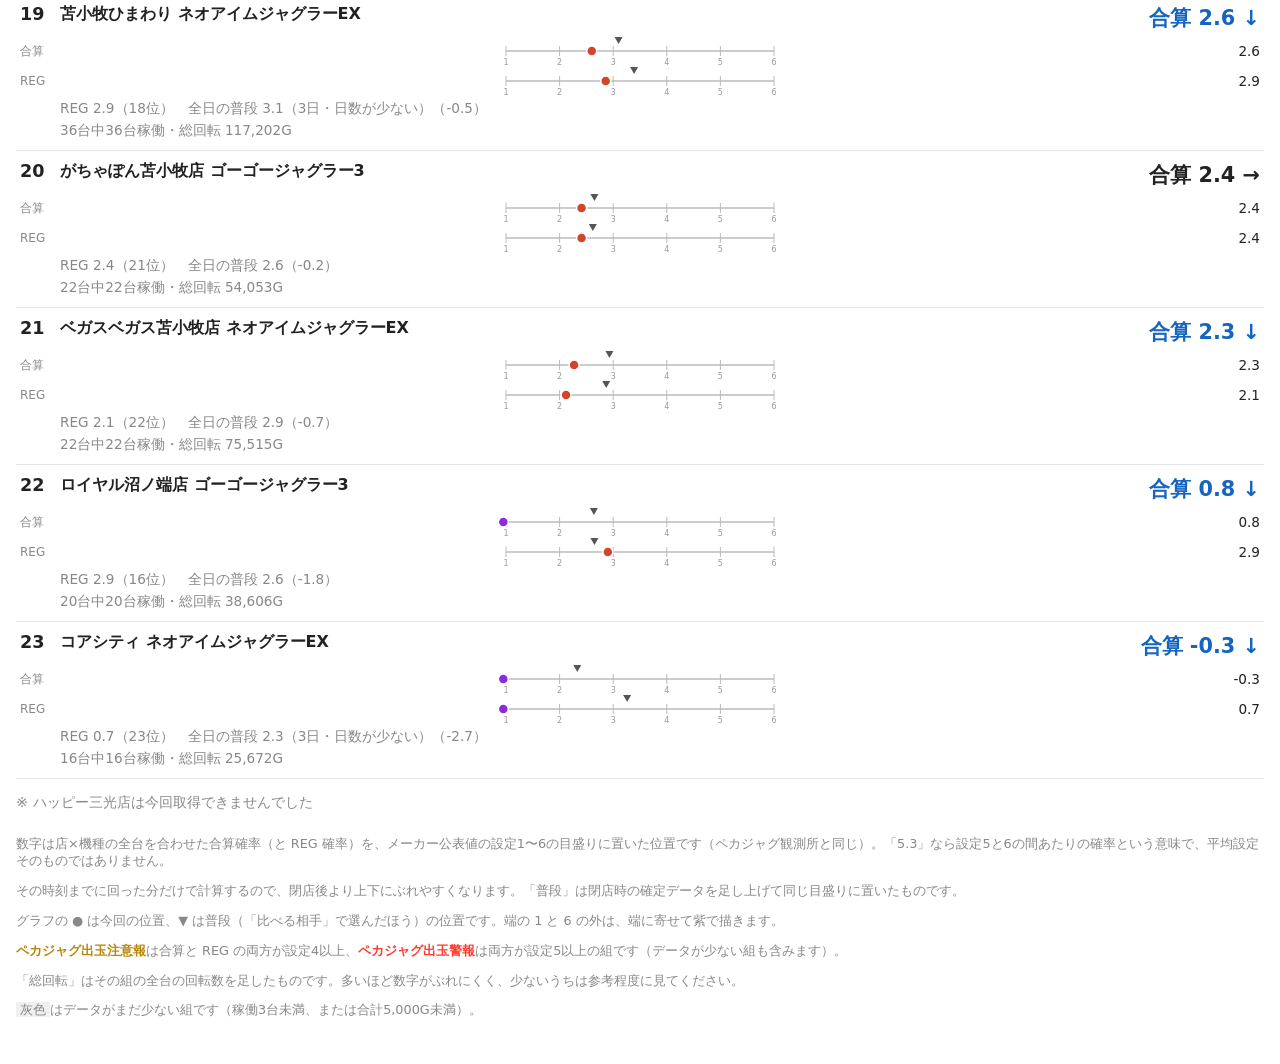
==== commit d4b1edb1: "知らない人に公開する前の守りを足す（CSP） index.html に CSP を入れ、このサイト自身のファイル以外を読み込ませず、 ページに直接書いたスクリプト・見た目の指定も動かさない（観測所と同" ====
--- a/index.html
+++ b/index.html
@@ -2,6 +2,10 @@
 <html lang="ja">
 <head>
 <meta charset="utf-8">
+<!-- CSP: このサイト自身のファイル以外は読み込ませず、ページに直接書いたスクリプト・見た目の指定も動かさない。
+     知らない人にも公開するので、万一どこかに穴があっても見る人の端末で外の命令が動かないように（2026-10-11 アキラさん）。
+     ほかの <meta>・<link> より前に置く（後ろに置くと、それより前に読んだものには効かない）。観測所と同じ内容にそろえる -->
+<meta http-equiv="Content-Security-Policy" content="default-src 'none'; script-src 'self'; style-src 'self'; img-src 'self'; connect-src 'self'; manifest-src 'self'; base-uri 'none'; form-action 'none'">
 <meta name="viewport" content="width=device-width, initial-scale=1">
 <title>ペカジャグ速報</title>
 <link rel="stylesheet" href="style.css?v=3">
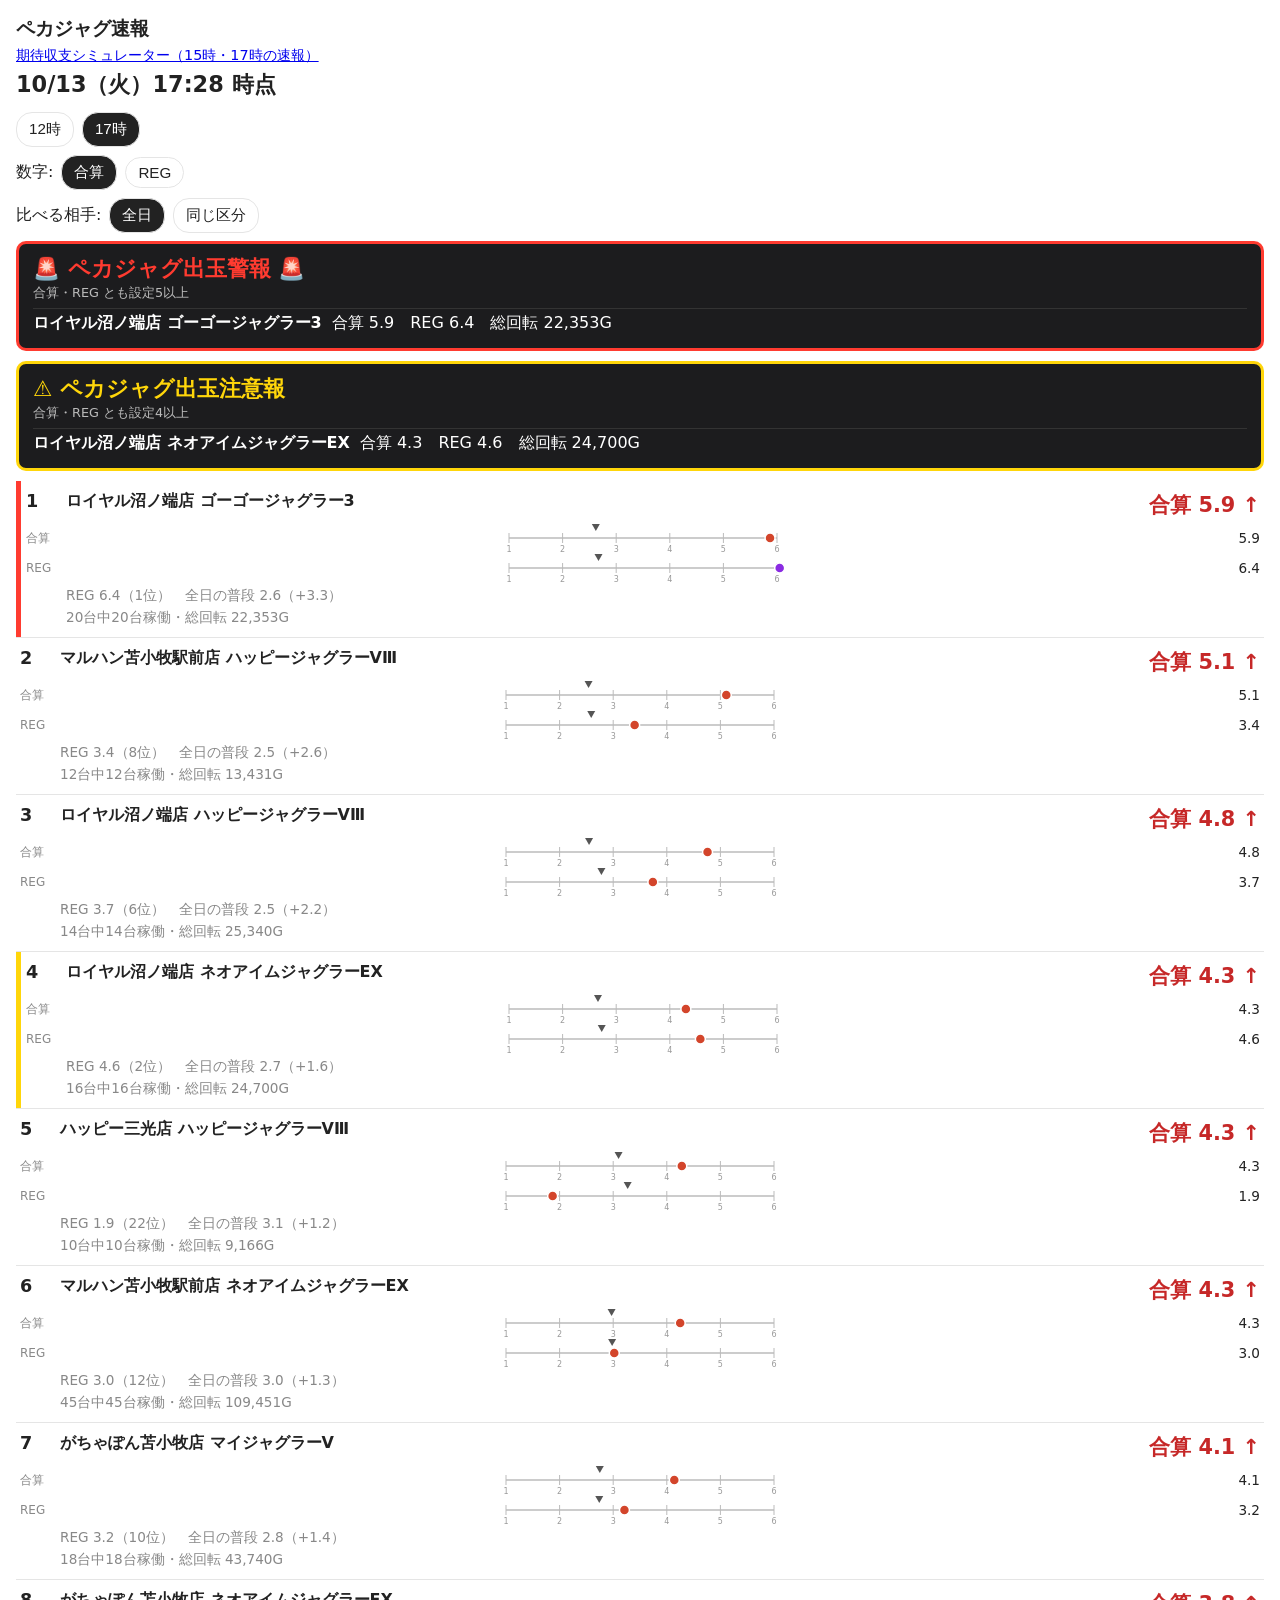
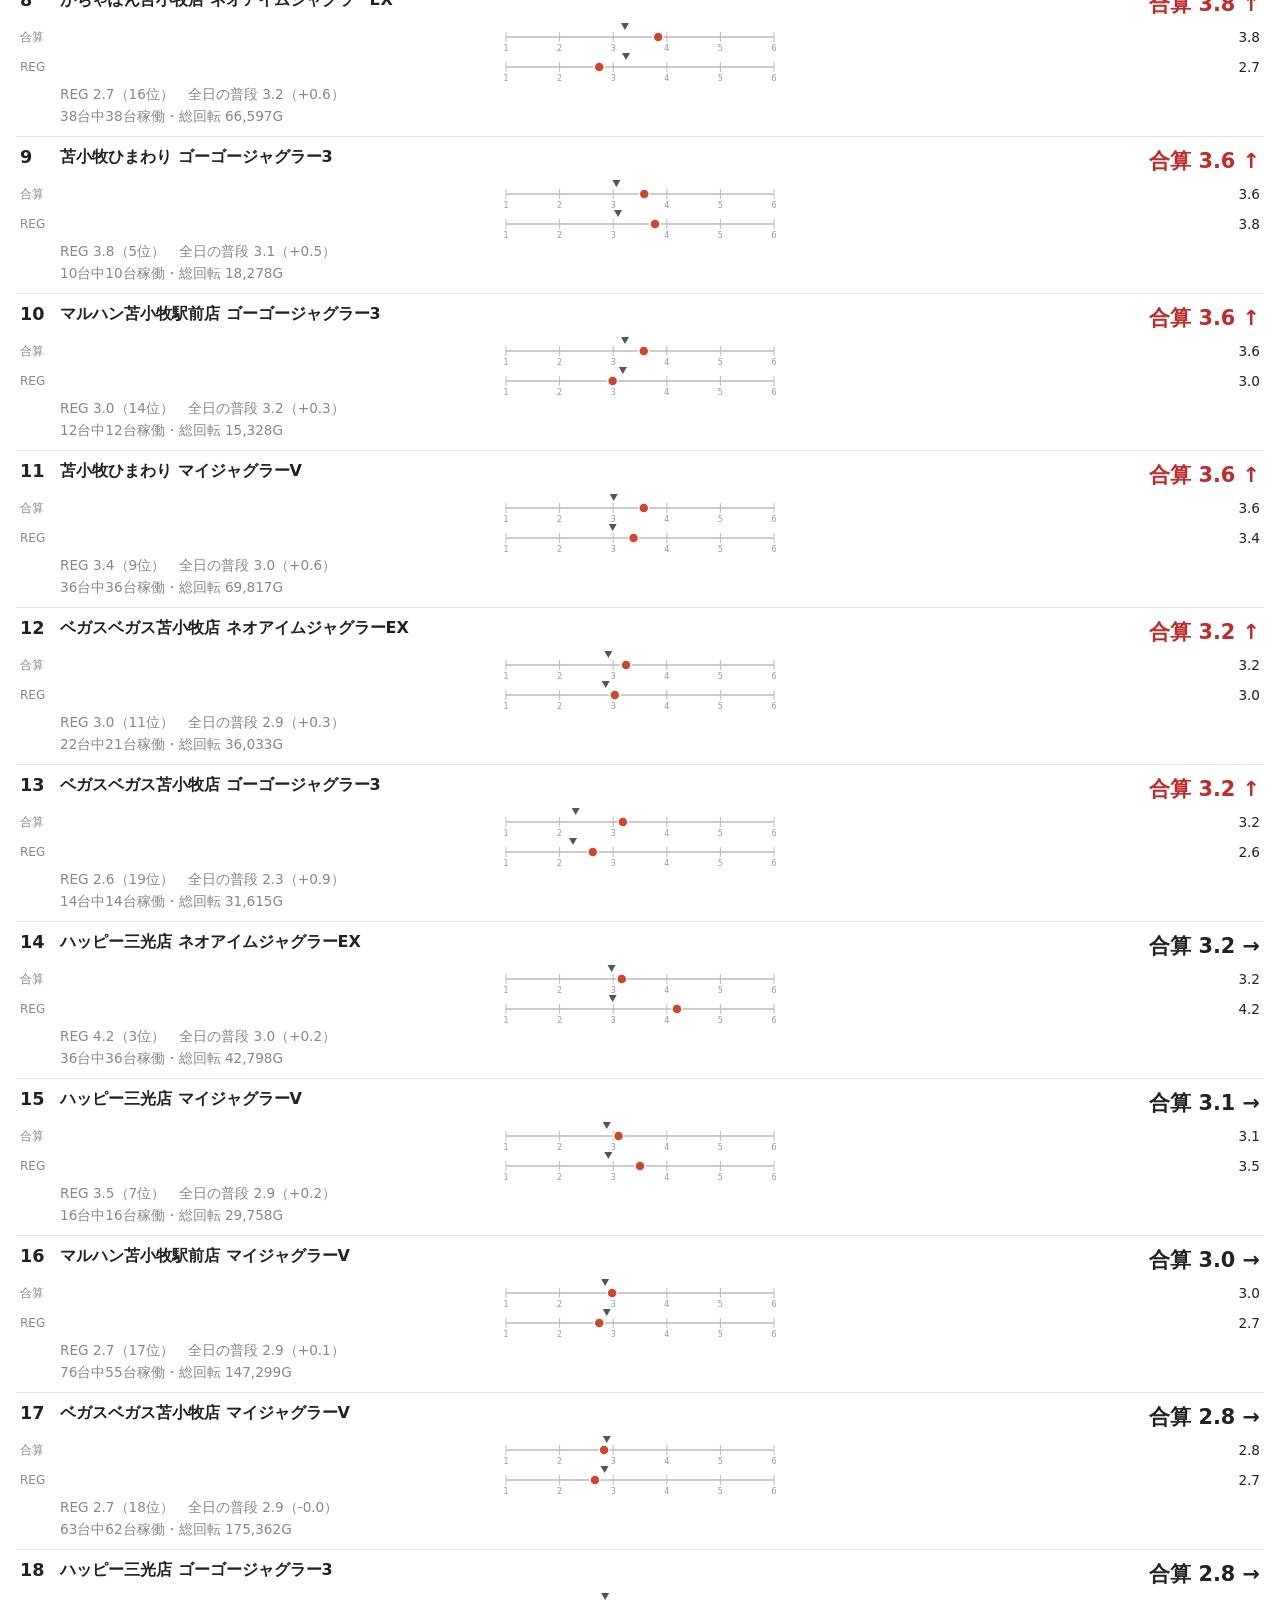
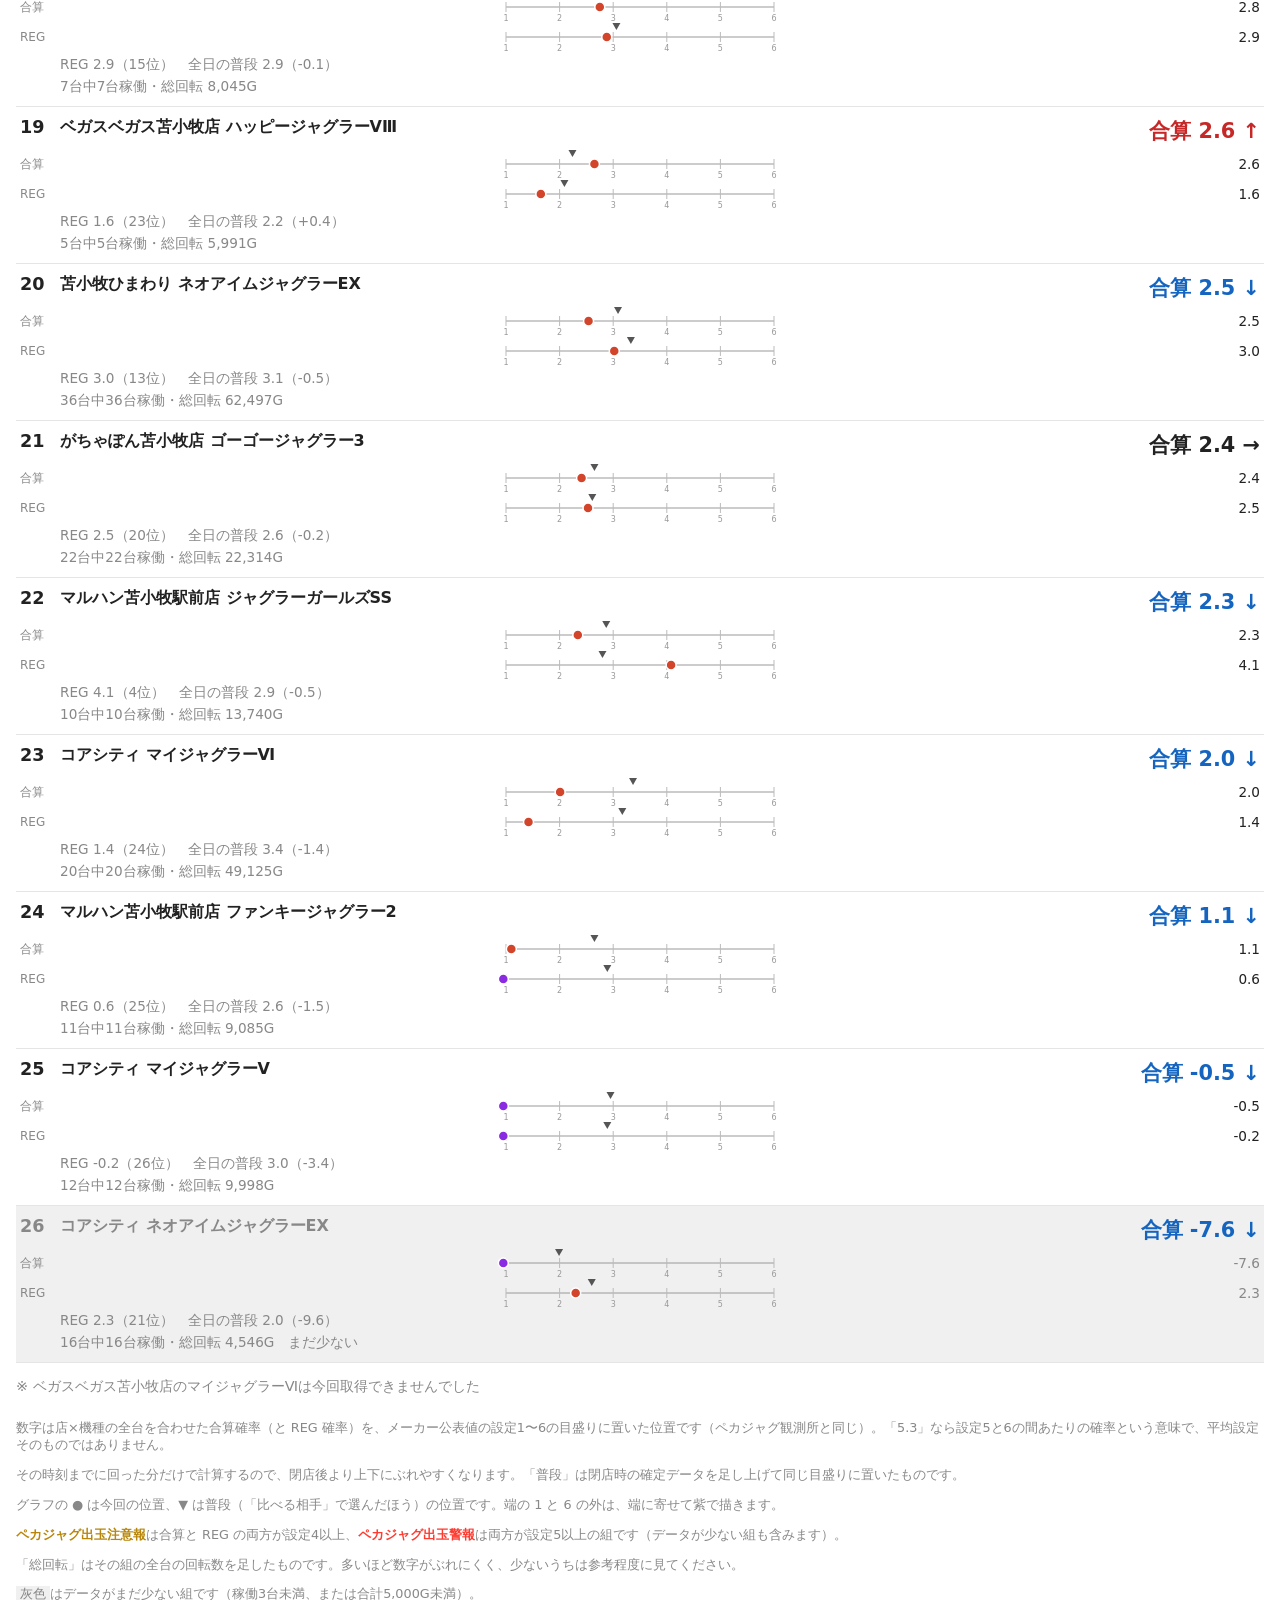
==== commit 0c52207a: "期待収支シミュレーターのページを足し、トップからリンクする Co-Authored-By: Claude Opus 5.5 <noreply@anthropic.com>" ====
--- a/index.html
+++ b/index.html
@@ -8,7 +8,7 @@
 <meta http-equiv="Content-Security-Policy" content="default-src 'none'; script-src 'self'; style-src 'self'; img-src 'self'; connect-src 'self'; manifest-src 'self'; base-uri 'none'; form-action 'none'">
 <meta name="viewport" content="width=device-width, initial-scale=1">
 <title>ペカジャグ速報</title>
-<link rel="stylesheet" href="style.css?v=3">
+<link rel="stylesheet" href="style.css?v=4">
 <!-- アイコンを変えたら ?v= も変える。同じ URL のままだと iPhone が古い絵を使い続ける（観測所 2026-09-27） -->
 <link rel="manifest" href="manifest.webmanifest?v=20261001">
 <link rel="icon" href="icons/favicon.ico?v=20261001">
@@ -20,6 +20,7 @@
 <body>
 <header>
   <h1>ペカジャグ速報</h1>
+  <p class="links"><a href="sim.html">期待収支シミュレーター（15時・17時の速報）</a></p>
   <p id="when" class="when">読み込み中…</p>
   <div class="bar" id="slots"></div>
   <div class="bar" id="metric">
--- a/style.css
+++ b/style.css
@@ -12,6 +12,7 @@
        color: var(--fg); background: var(--bg); }
 h1 { font-size: 1.2rem; margin: 16px 0 4px; }
 .when { font-size: 1.4rem; font-weight: bold; margin: 4px 0 12px; }
+.links { margin: 0; font-size: 0.9rem; }
 .bar { display: flex; gap: 8px; align-items: center; margin-bottom: 8px; flex-wrap: wrap; }
 button { border: 1px solid var(--line); background: none; color: var(--fg);
          padding: 6px 12px; border-radius: 16px; font-size: 0.95rem; }
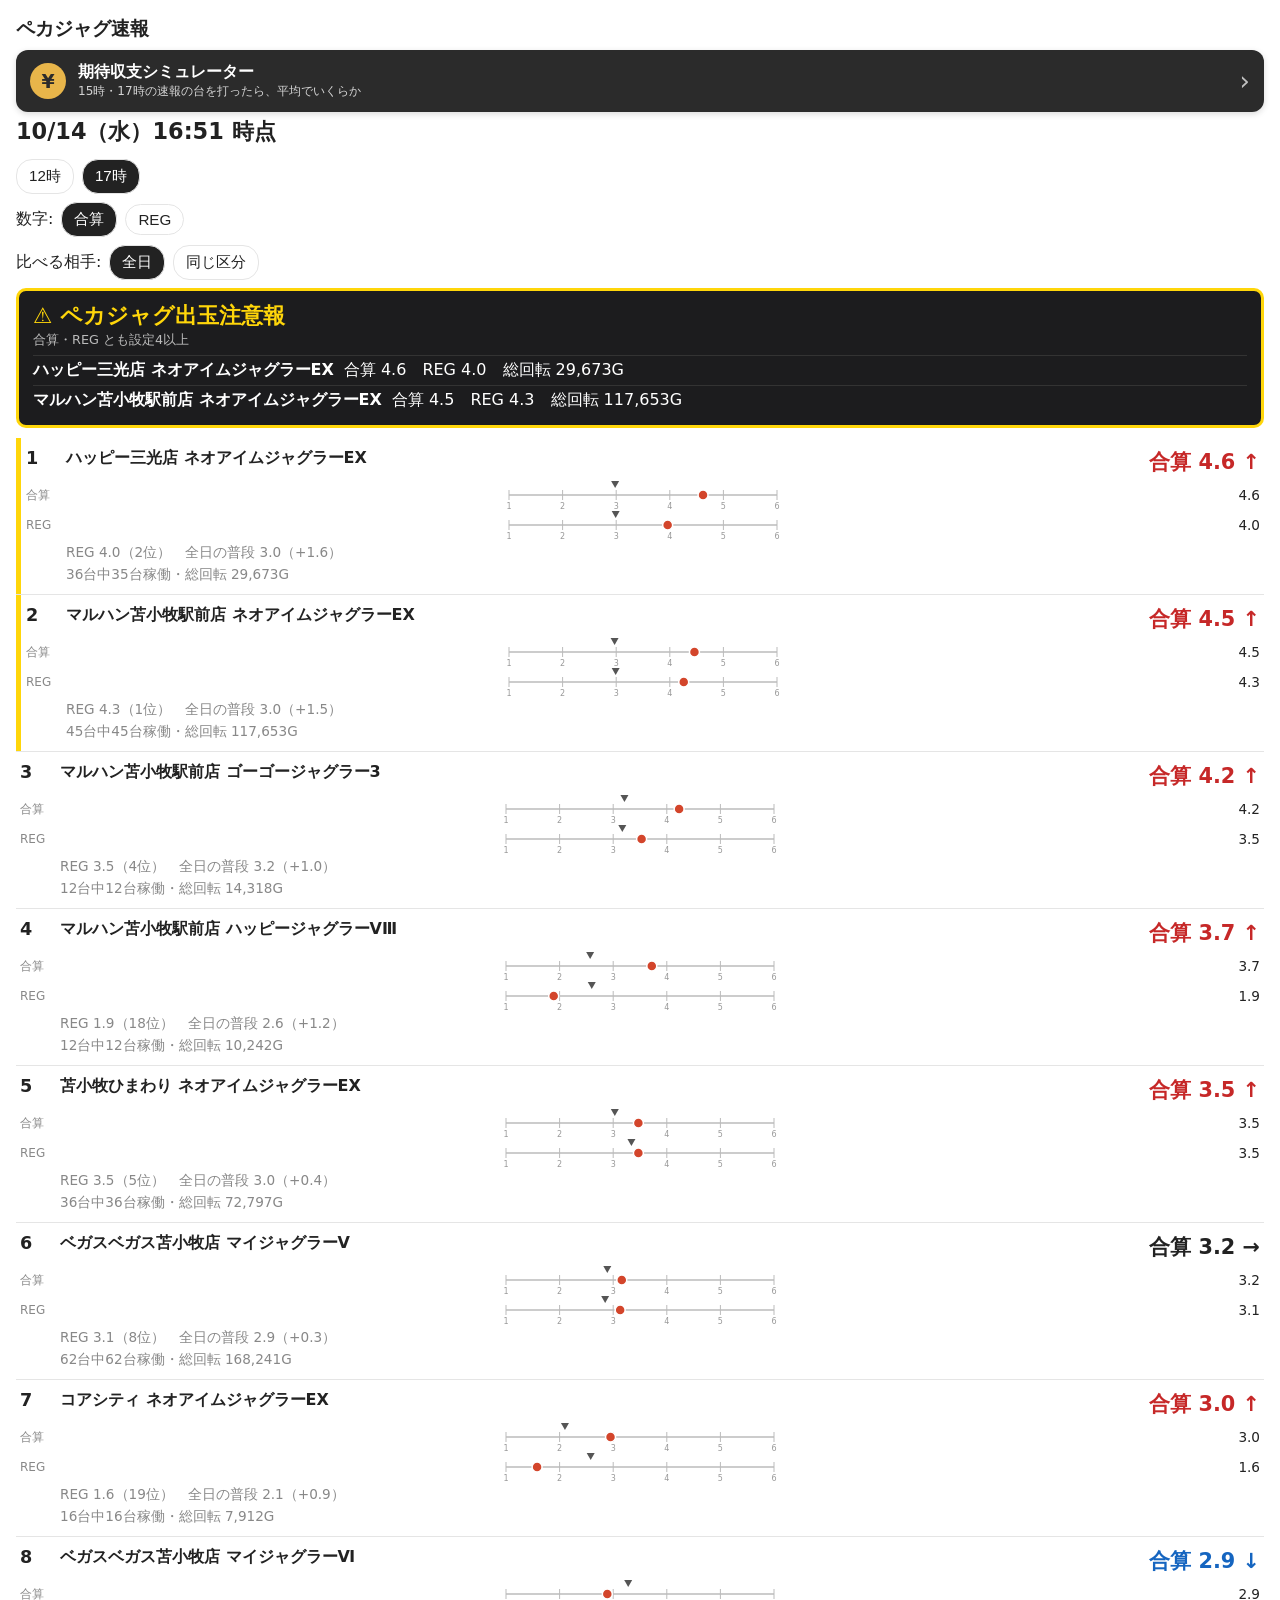
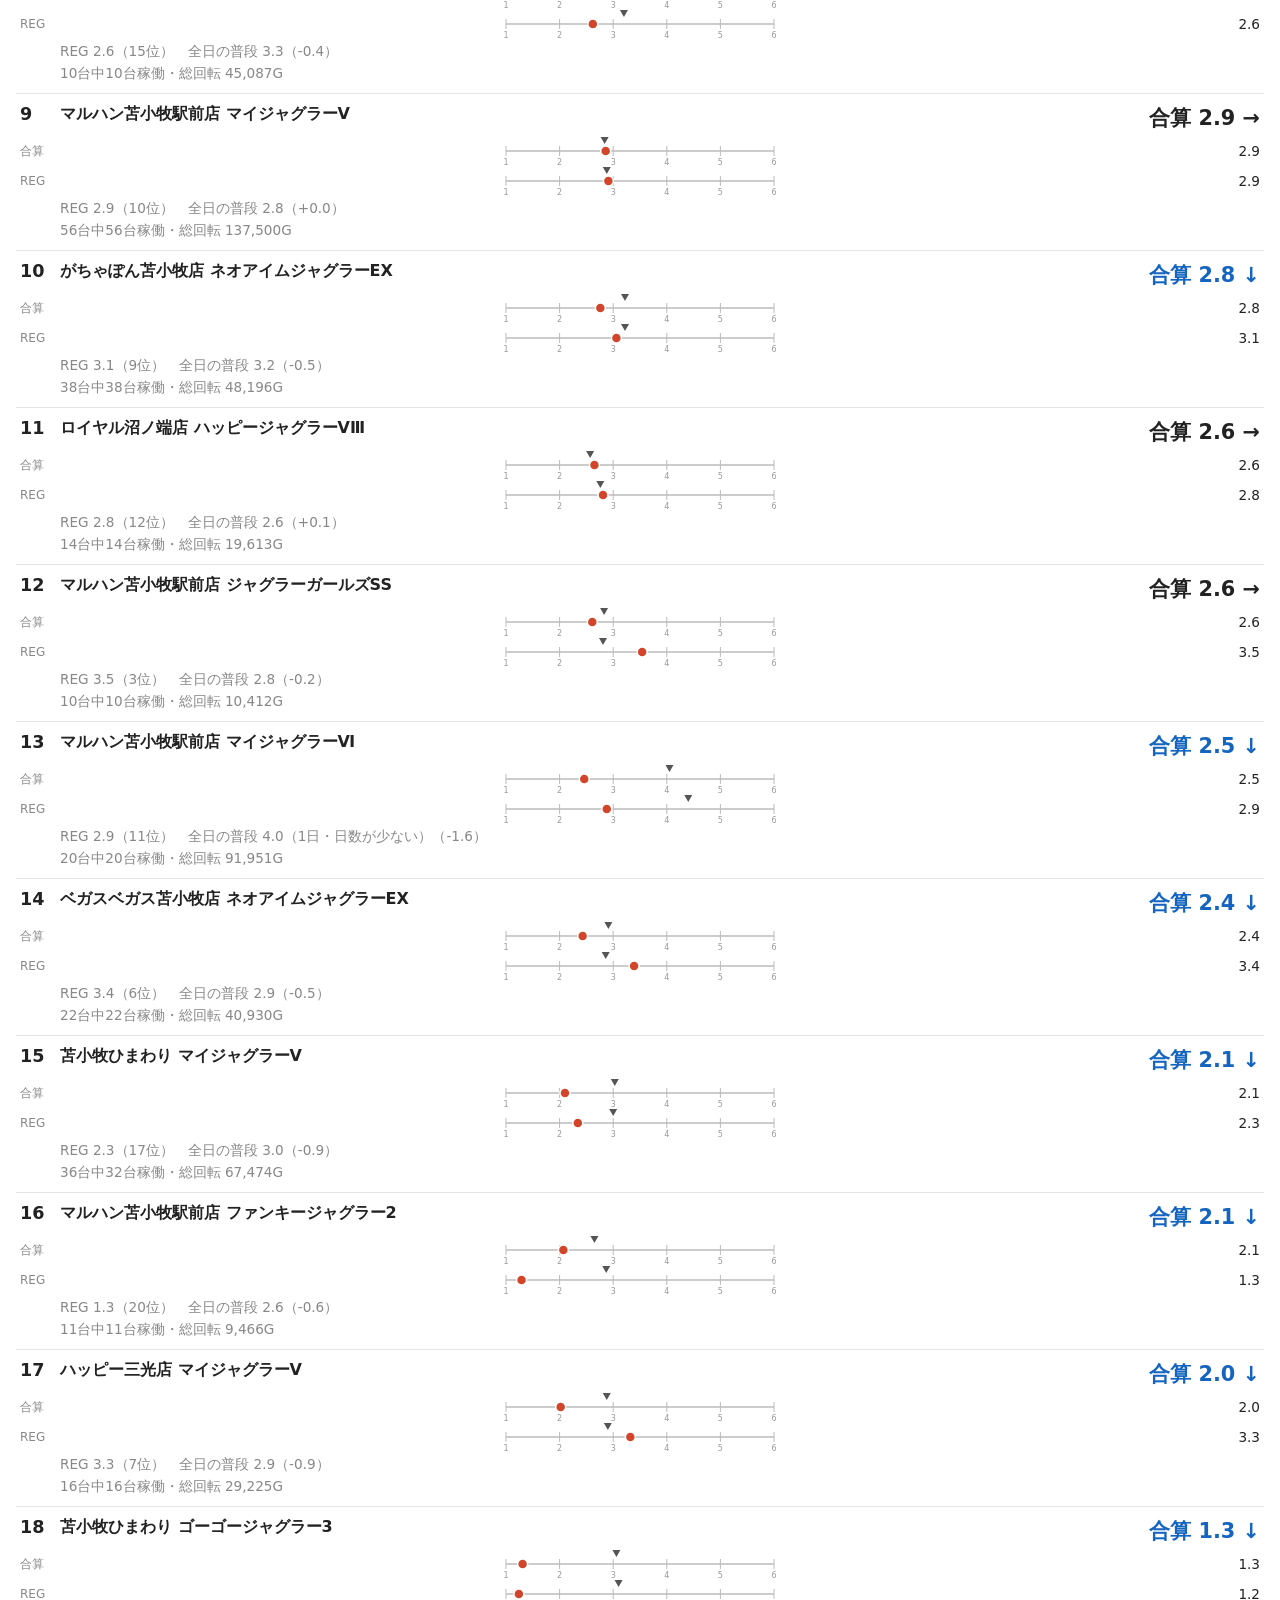
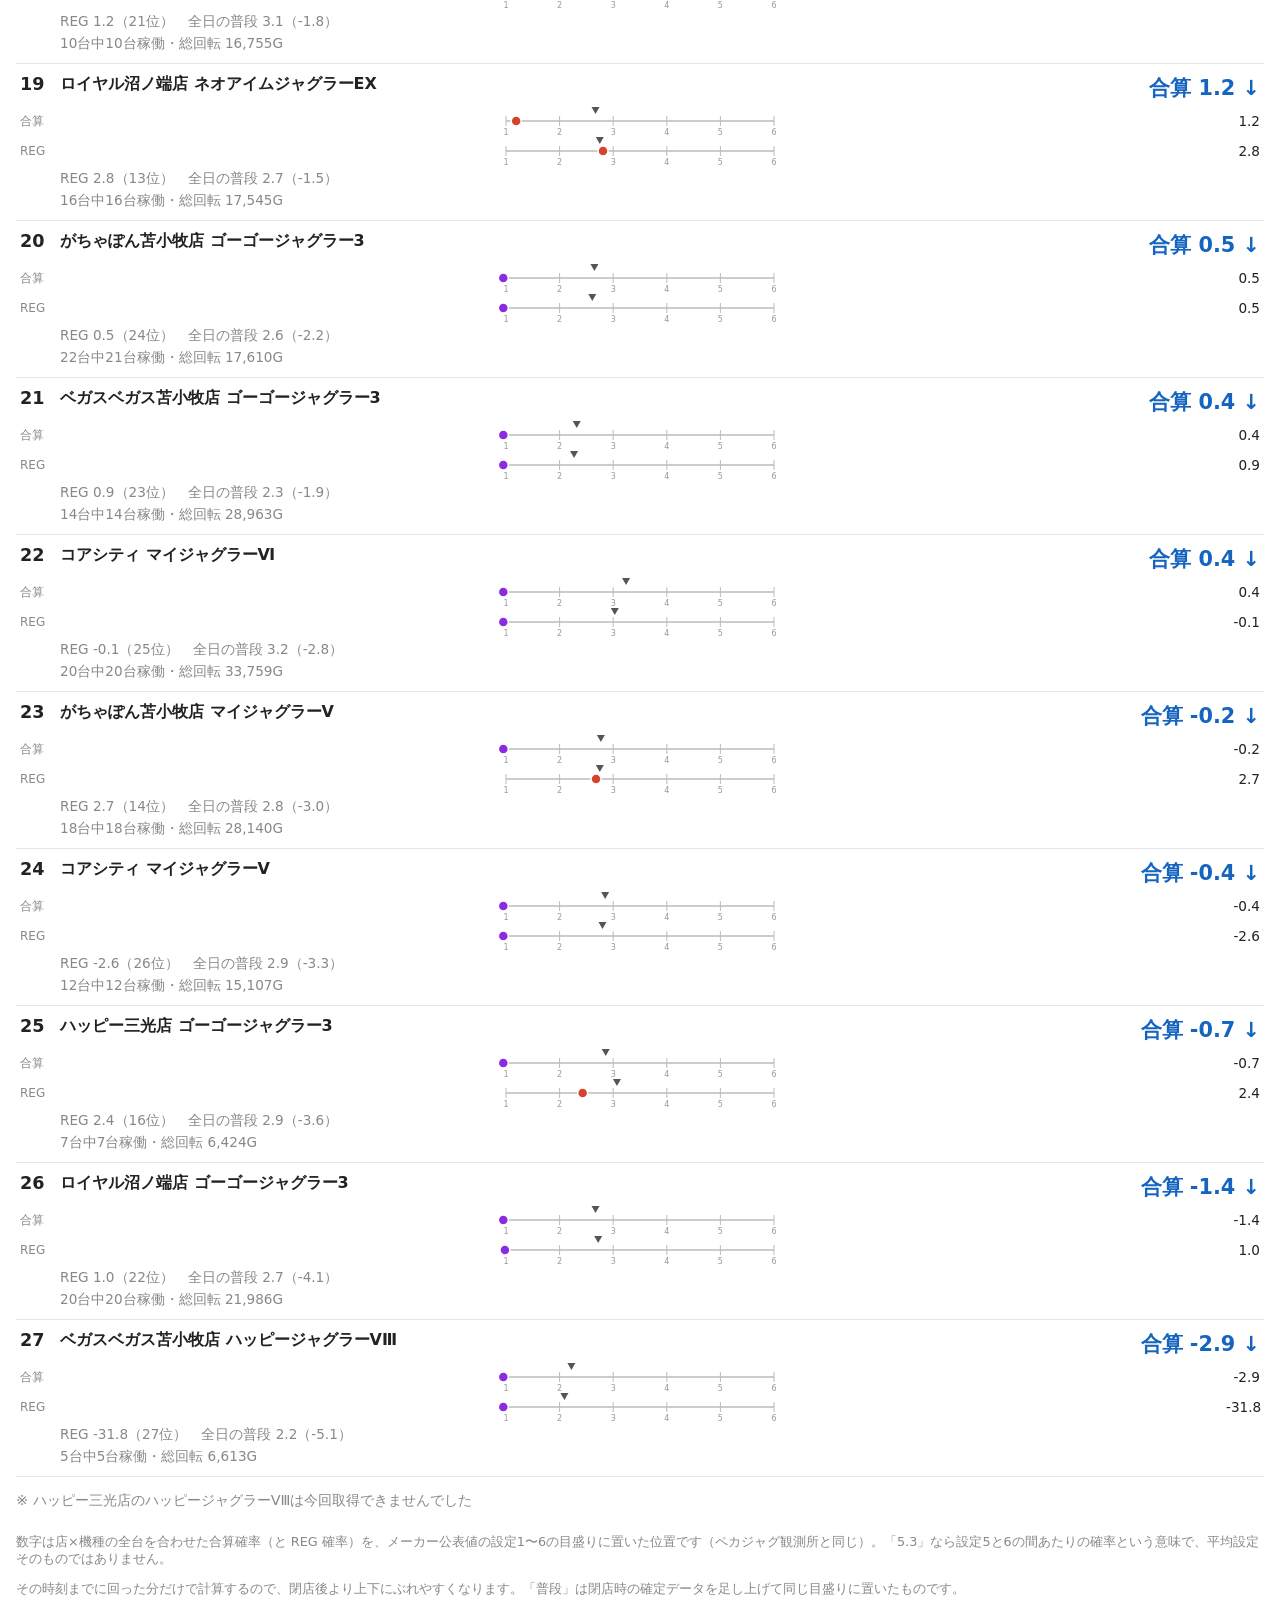
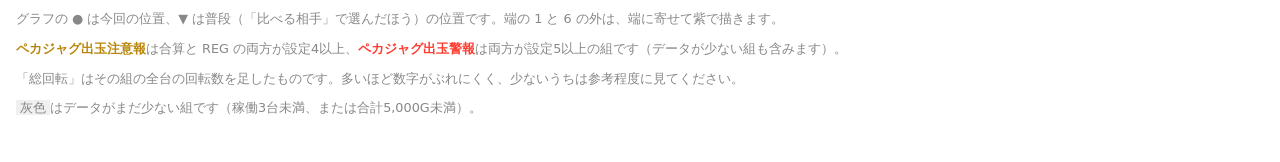
==== commit cca046e4: "トップの期待収支の入口を、観測所と同じカード型ボタンにする Co-Authored-By: Claude Opus 5.5 <noreply@anthropic.com>" ====
--- a/index.html
+++ b/index.html
@@ -8,7 +8,7 @@
 <meta http-equiv="Content-Security-Policy" content="default-src 'none'; script-src 'self'; style-src 'self'; img-src 'self'; connect-src 'self'; manifest-src 'self'; base-uri 'none'; form-action 'none'">
 <meta name="viewport" content="width=device-width, initial-scale=1">
 <title>ペカジャグ速報</title>
-<link rel="stylesheet" href="style.css?v=4">
+<link rel="stylesheet" href="style.css?v=5">
 <!-- アイコンを変えたら ?v= も変える。同じ URL のままだと iPhone が古い絵を使い続ける（観測所 2026-09-27） -->
 <link rel="manifest" href="manifest.webmanifest?v=20261001">
 <link rel="icon" href="icons/favicon.ico?v=20261001">
@@ -20,7 +20,12 @@
 <body>
 <header>
   <h1>ペカジャグ速報</h1>
-  <p class="links"><a href="sim.html">期待収支シミュレーター（15時・17時の速報）</a></p>
+  <!-- 小さな文字のリンクでは気づかれなかった（10/14 アキラさん）。観測所と同じカード型のボタンにそろえる -->
+  <a class="simlink" href="sim.html">
+    <span class="simlink-ic" aria-hidden="true">¥</span>
+    <span class="simlink-tx"><b>期待収支シミュレーター</b><small>15時・17時の速報の台を打ったら、平均でいくらか</small></span>
+    <span class="simlink-go" aria-hidden="true">›</span>
+  </a>
   <p id="when" class="when">読み込み中…</p>
   <div class="bar" id="slots"></div>
   <div class="bar" id="metric">
--- a/style.css
+++ b/style.css
@@ -61,3 +61,14 @@
 .update { border: 2px solid var(--down); border-radius: 10px; padding: 8px 12px; margin-bottom: 10px; }
 .update b { color: var(--down); }
 .update p { margin: 2px 0 0; font-size: 0.9rem; }
+/* 期待収支への入口（2026-10-14 アキラさん）。観測所と同じカード型。ダークモードでも背景に沈まないよう色は固定し、暗い画面では縁を付ける */
+.simlink { display: flex; align-items: center; gap: 12px; margin: 8px 0 4px; padding: 12px 14px; border-radius: 12px;
+           background: #2b2b2b; color: #fff; text-decoration: none; box-shadow: 0 2px 6px rgba(0,0,0,.15); }
+.simlink:active { transform: translateY(1px); }
+.simlink-ic { flex: none; width: 36px; height: 36px; border-radius: 50%; background: #e8b54a; color: #2b2b2b;
+              font-weight: 700; font-size: 19px; line-height: 36px; text-align: center; }
+.simlink-tx { flex: 1; min-width: 0; display: flex; flex-direction: column; }
+.simlink-tx b { font-size: 16px; }
+.simlink-tx small { font-size: 12px; opacity: .8; }
+.simlink-go { flex: none; font-size: 26px; line-height: 1; opacity: .7; }
+@media (prefers-color-scheme: dark) { .simlink { background: #2c2c2e; border: 1px solid #444; box-shadow: none; } }
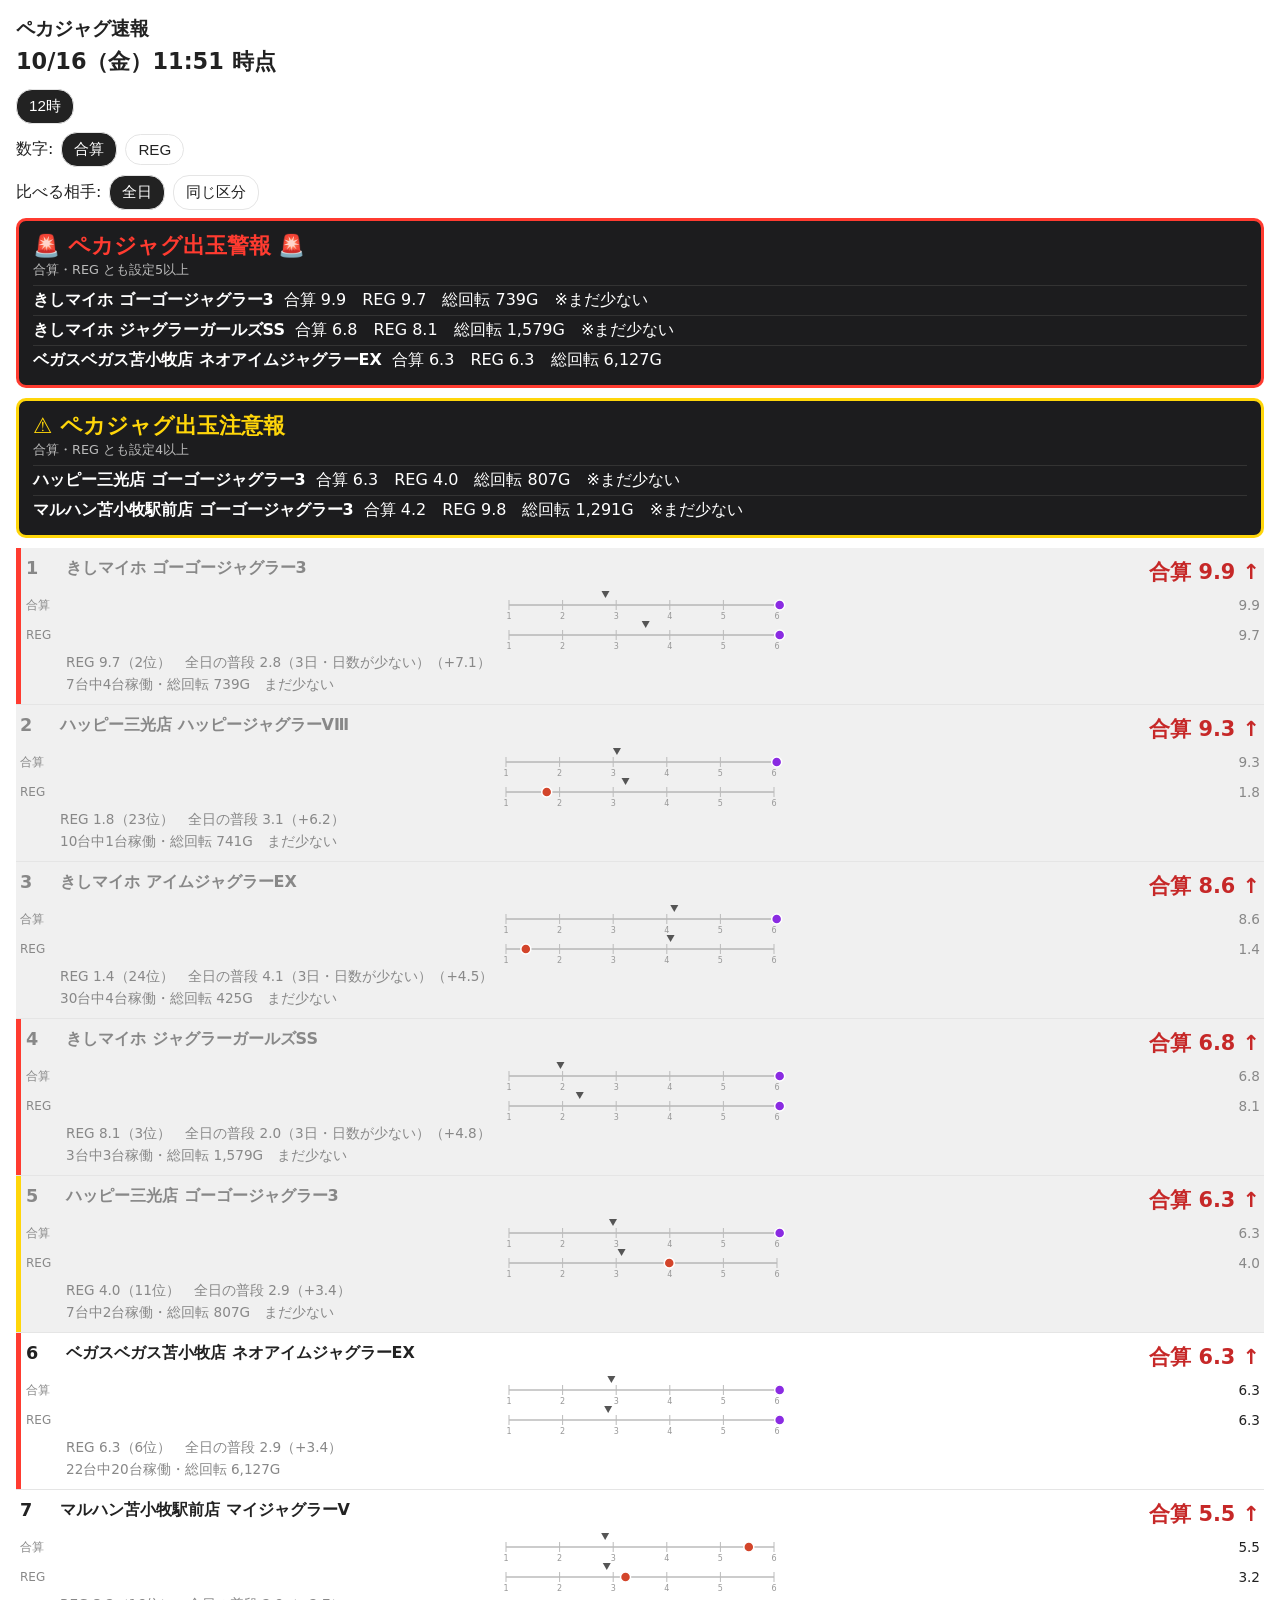
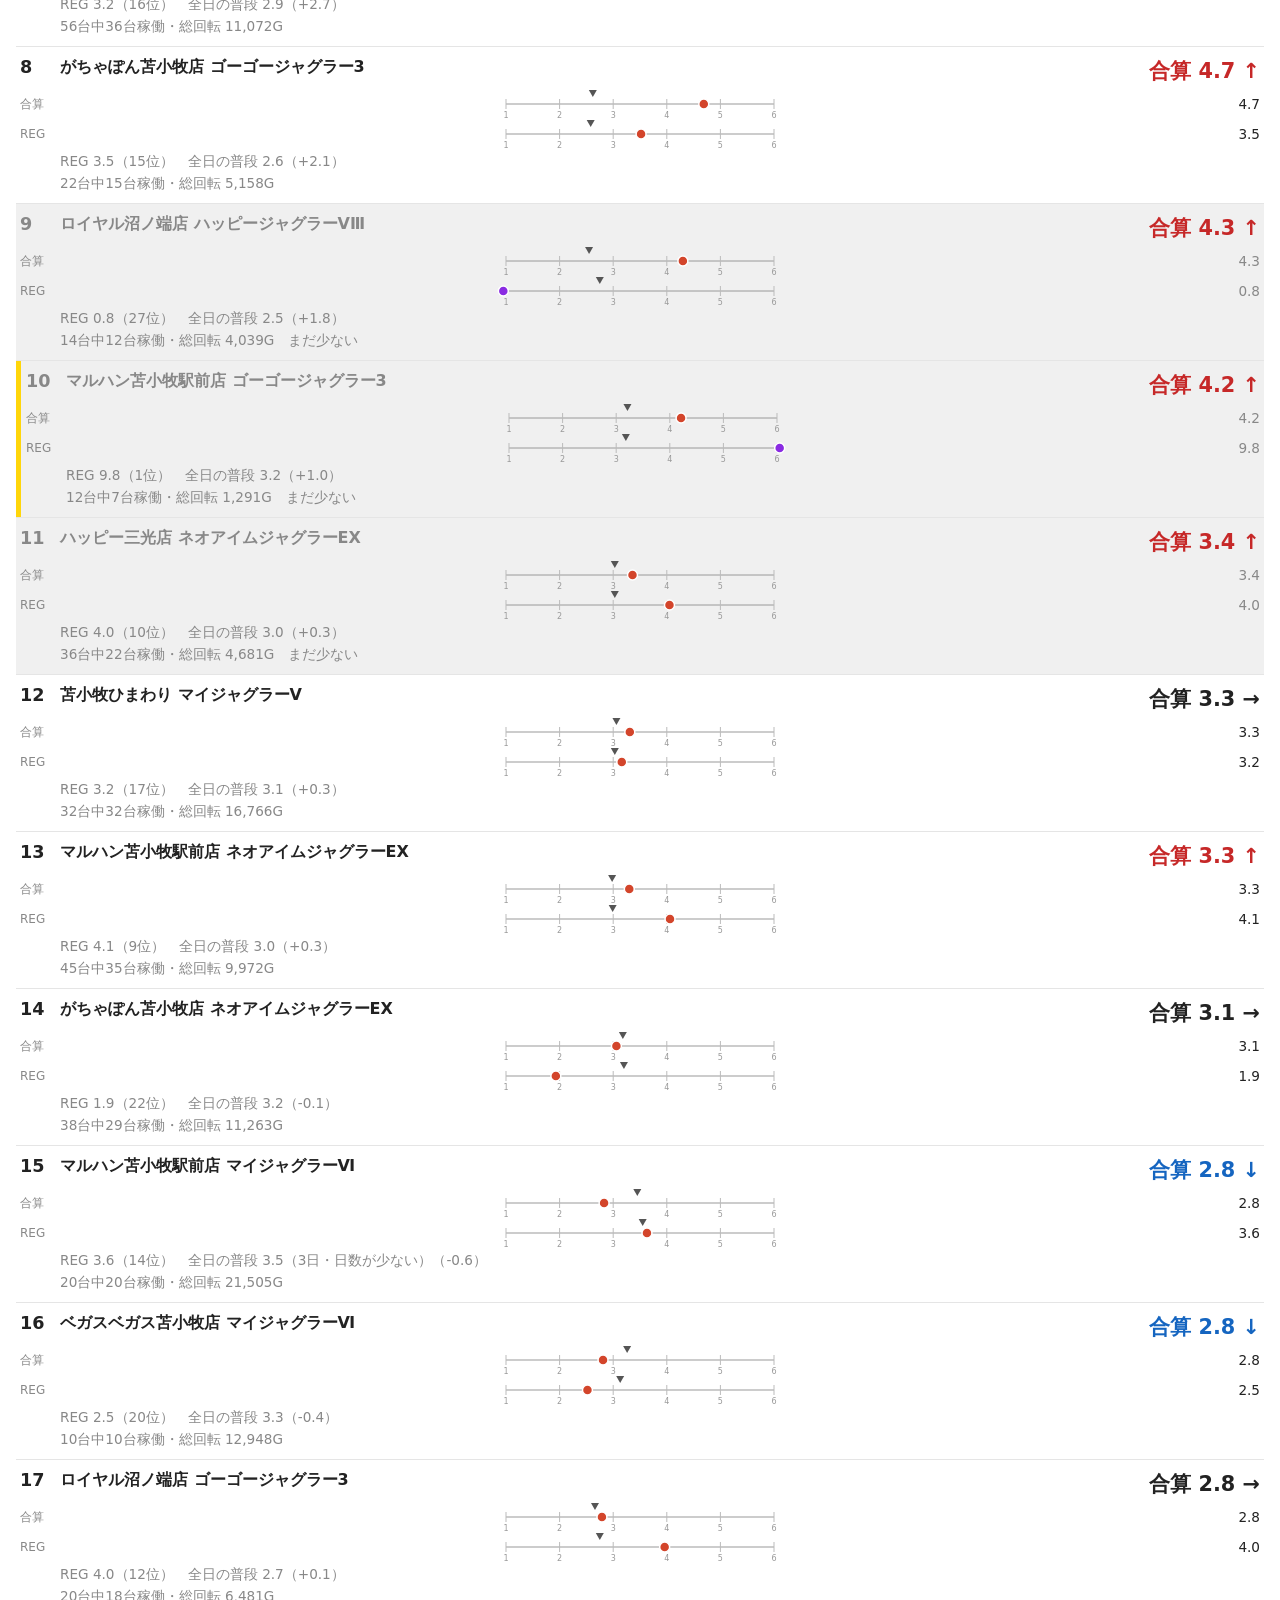
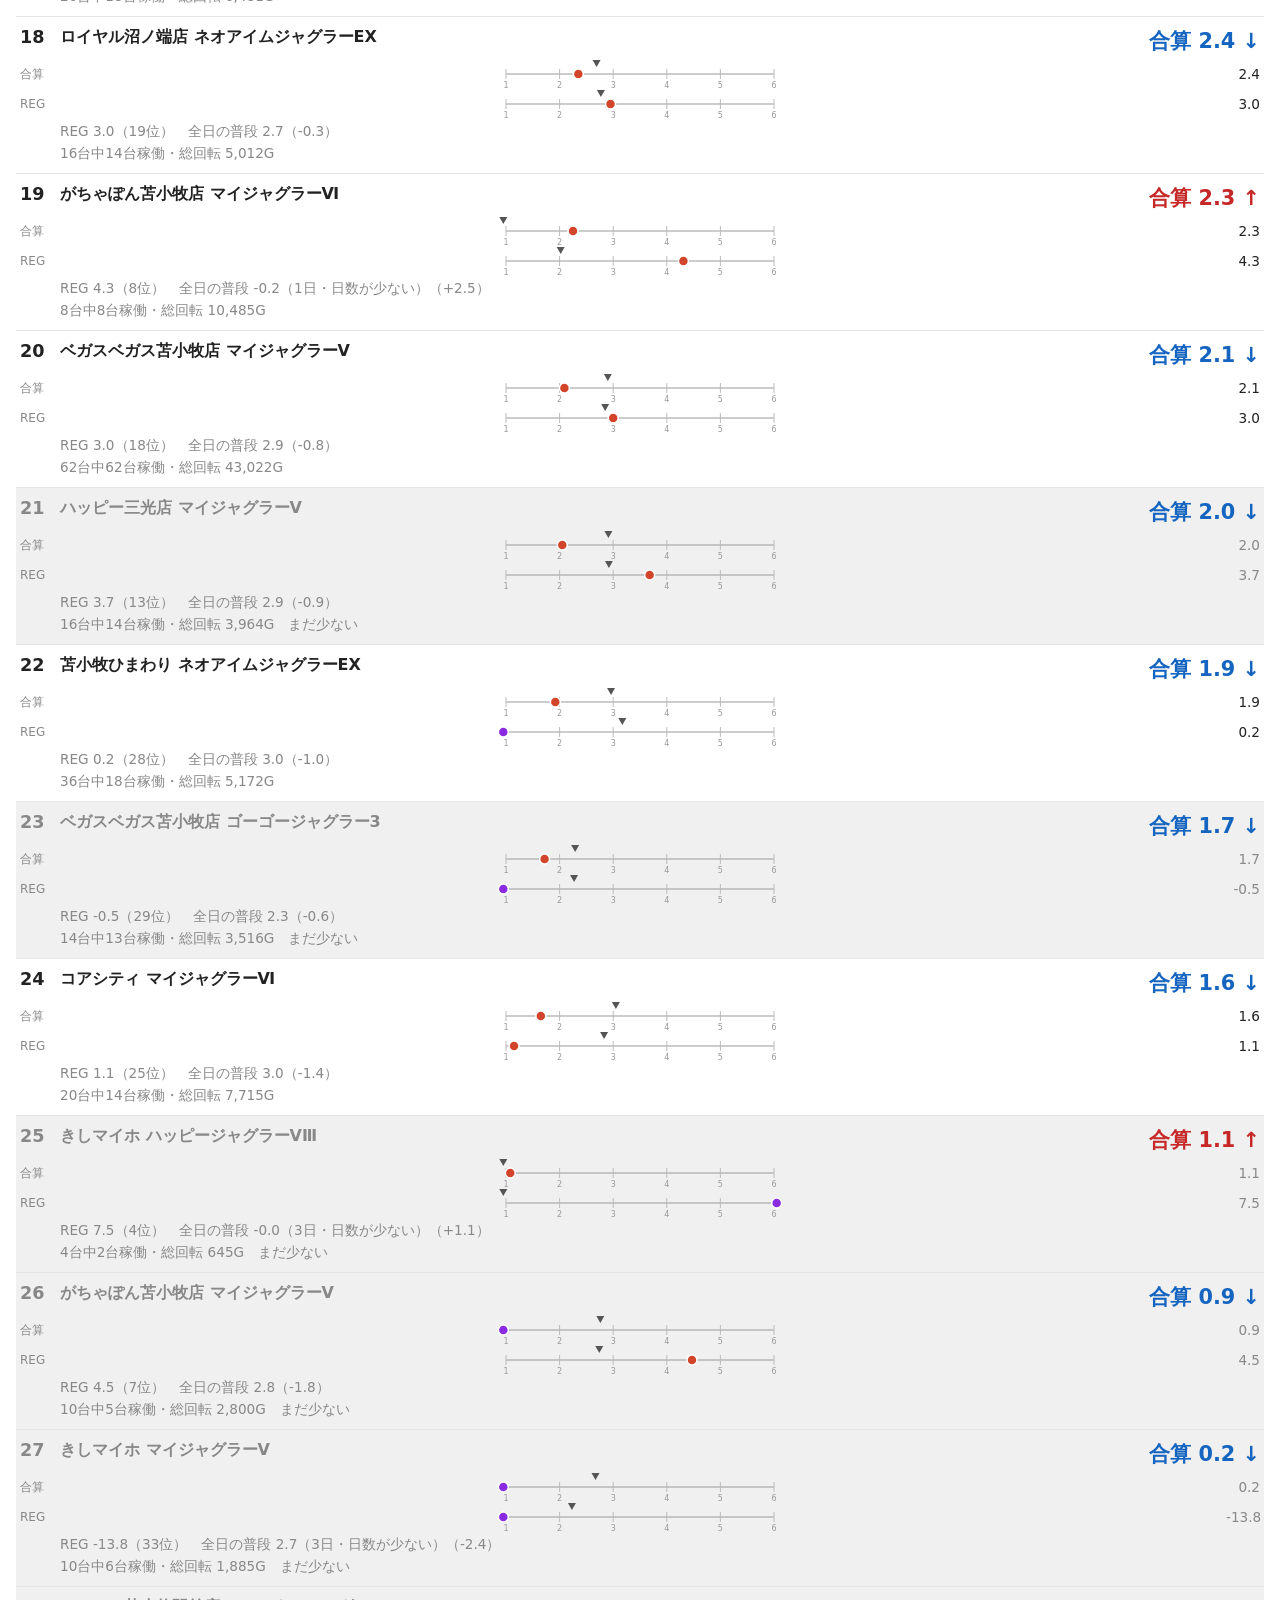
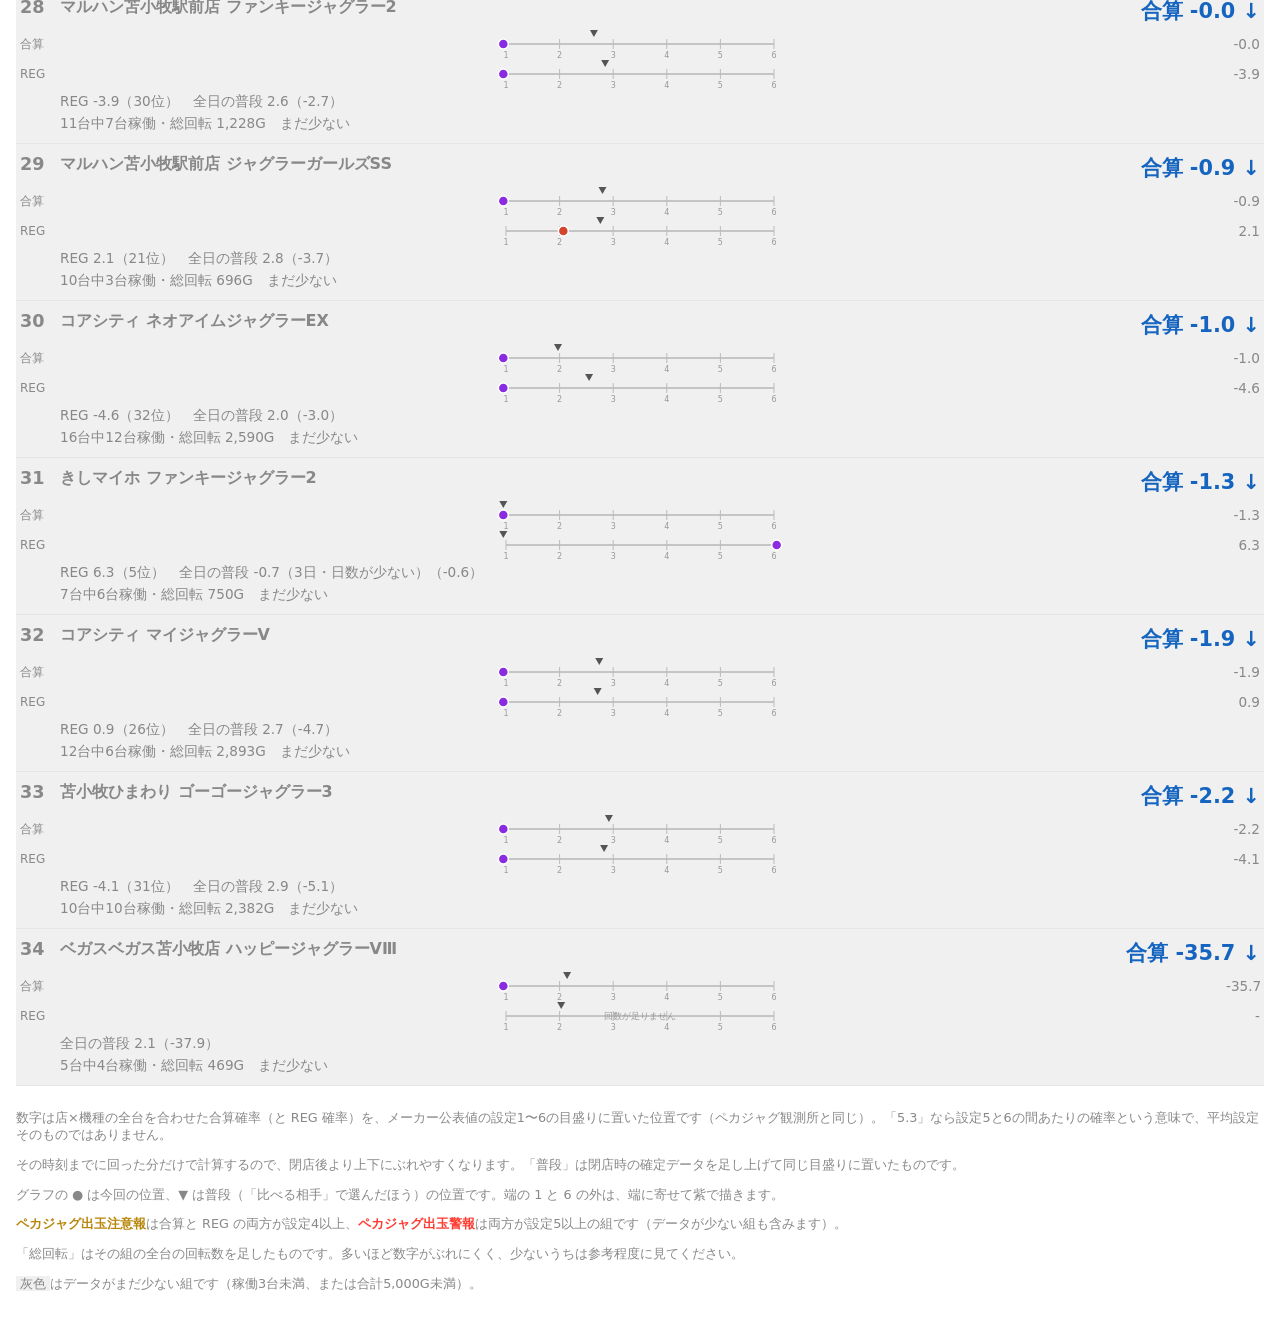
==== commit ab1ad65c: "12時の回は期待収支シミュレーターの案内を出さない・読み込み番号を上げる 12時の回はシミュレーターに数字が入らないので案内を隠す(アキラさん)。 今朝の sim.js の変更で ?v= を上げ忘れ、" ====
--- a/index.html
+++ b/index.html
@@ -8,7 +8,7 @@
 <meta http-equiv="Content-Security-Policy" content="default-src 'none'; script-src 'self'; style-src 'self'; img-src 'self'; connect-src 'self'; manifest-src 'self'; base-uri 'none'; form-action 'none'">
 <meta name="viewport" content="width=device-width, initial-scale=1">
 <title>ペカジャグ速報</title>
-<link rel="stylesheet" href="style.css?v=5">
+<link rel="stylesheet" href="style.css?v=6">
 <!-- アイコンを変えたら ?v= も変える。同じ URL のままだと iPhone が古い絵を使い続ける（観測所 2026-09-27） -->
 <link rel="manifest" href="manifest.webmanifest?v=20261001">
 <link rel="icon" href="icons/favicon.ico?v=20261001">
@@ -51,6 +51,6 @@
   <p>「総回転」はその組の全台の回転数を足したものです。多いほど数字がぶれにくく、少ないうちは参考程度に見てください。</p>
   <p><span class="few-sample">灰色</span>はデータがまだ少ない組です（稼働3台未満、または合計5,000G未満）。</p>
 </footer>
-<script src="app.js?v=7"></script>
+<script src="app.js?v=8"></script>
 </body>
 </html>
--- a/style.css
+++ b/style.css
@@ -65,6 +65,7 @@
 .simlink { display: flex; align-items: center; gap: 12px; margin: 8px 0 4px; padding: 12px 14px; border-radius: 12px;
            background: #2b2b2b; color: #fff; text-decoration: none; box-shadow: 0 2px 6px rgba(0,0,0,.15); }
 .simlink:active { transform: translateY(1px); }
+.simlink[hidden] { display: none; }
 .simlink-ic { flex: none; width: 36px; height: 36px; border-radius: 50%; background: #e8b54a; color: #2b2b2b;
               font-weight: 700; font-size: 19px; line-height: 36px; text-align: center; }
 .simlink-tx { flex: 1; min-width: 0; display: flex; flex-direction: column; }
